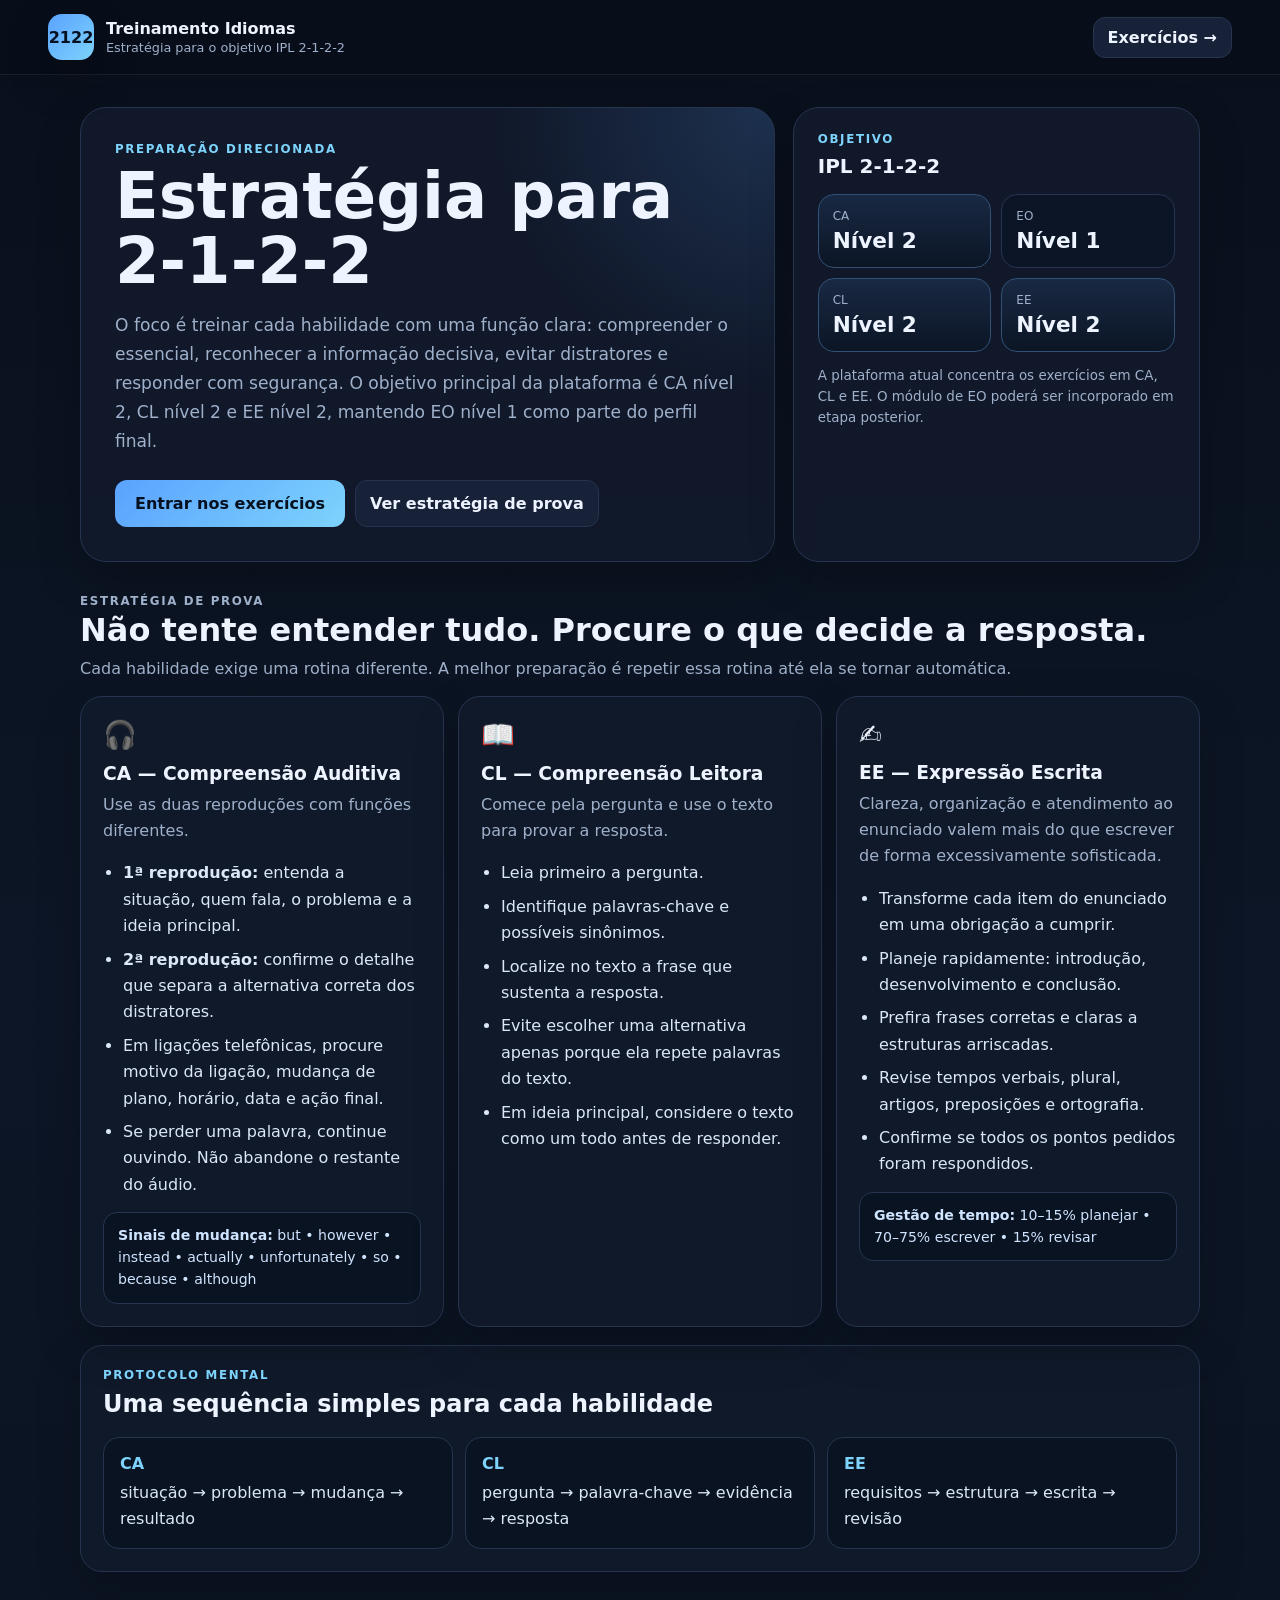
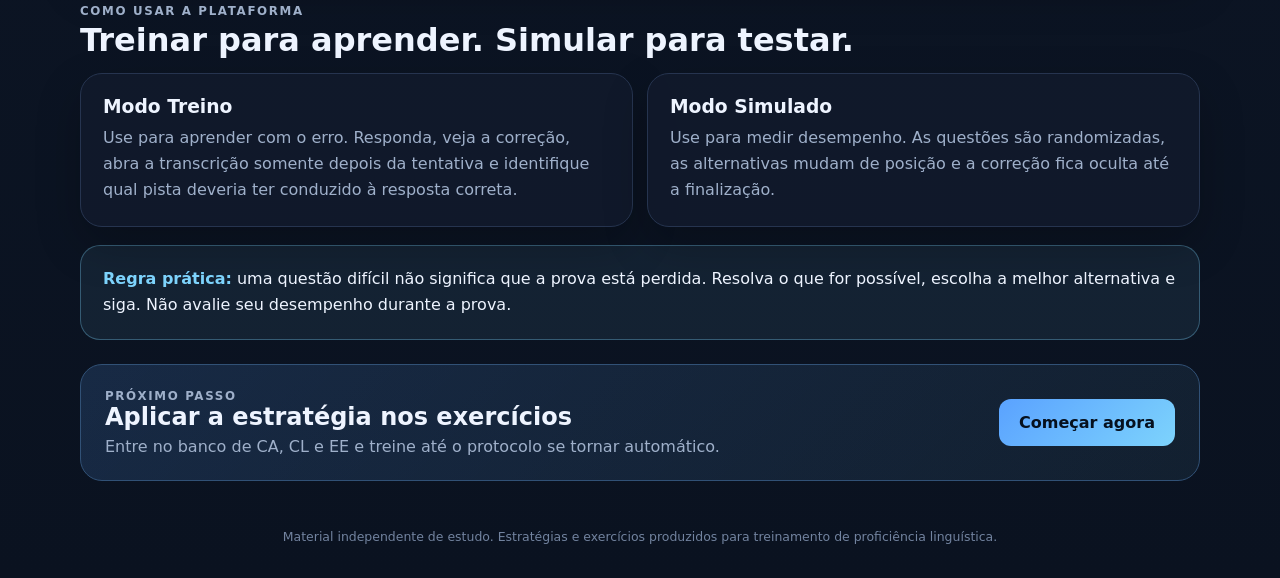
==== index.html @ 67788bc6 "Transforma index em página principal de estratégia 2-1-2-2" ====
<!doctype html>
<html lang="pt-BR">
<head>
  <meta charset="utf-8">
  <meta name="viewport" content="width=device-width, initial-scale=1">
  <meta name="description" content="Estratégia de preparação para o objetivo IPL 2-1-2-2, com acesso ao banco de exercícios de CA, CL e EE.">
  <title>Estratégia 2-1-2-2 | Treinamento Idiomas</title>
  <link rel="stylesheet" href="assets/css/home.css?v=20260915-1">
</head>
<body>
  <header class="topbar">
    <div class="brand">
      <div class="brand-mark">2122</div>
      <div>
        <strong>Treinamento Idiomas</strong>
        <span>Estratégia para o objetivo IPL 2-1-2-2</span>
      </div>
    </div>
    <a class="top-link" href="exercicios.html">Exercícios →</a>
  </header>

  <main class="home-shell">
    <section class="hero">
      <div class="hero-main">
        <p class="eyebrow">Preparação direcionada</p>
        <h1>Estratégia para 2-1-2-2</h1>
        <p class="lead">O foco é treinar cada habilidade com uma função clara: compreender o essencial, reconhecer a informação decisiva, evitar distratores e responder com segurança. O objetivo principal da plataforma é CA nível 2, CL nível 2 e EE nível 2, mantendo EO nível 1 como parte do perfil final.</p>
        <div class="hero-actions">
          <a class="cta" href="exercicios.html">Entrar nos exercícios</a>
          <a class="secondary-link" href="#estrategia">Ver estratégia de prova</a>
        </div>
      </div>

      <aside class="goal-card" aria-label="Objetivo 2-1-2-2">
        <p class="eyebrow">Objetivo</p>
        <h2>IPL 2-1-2-2</h2>
        <div class="goal-grid">
          <div class="goal-item target"><span>CA</span><strong>Nível 2</strong></div>
          <div class="goal-item"><span>EO</span><strong>Nível 1</strong></div>
          <div class="goal-item target"><span>CL</span><strong>Nível 2</strong></div>
          <div class="goal-item target"><span>EE</span><strong>Nível 2</strong></div>
        </div>
        <p class="goal-note">A plataforma atual concentra os exercícios em CA, CL e EE. O módulo de EO poderá ser incorporado em etapa posterior.</p>
      </aside>
    </section>

    <section id="estrategia" class="section-title">
      <p class="eyebrow">Estratégia de prova</p>
      <h2>Não tente entender tudo. Procure o que decide a resposta.</h2>
      <p>Cada habilidade exige uma rotina diferente. A melhor preparação é repetir essa rotina até ela se tornar automática.</p>
    </section>

    <section class="strategy-grid">
      <article class="strategy-card">
        <div class="icon">🎧</div>
        <h3>CA — Compreensão Auditiva</h3>
        <p>Use as duas reproduções com funções diferentes.</p>
        <ul>
          <li><strong>1ª reprodução:</strong> entenda a situação, quem fala, o problema e a ideia principal.</li>
          <li><strong>2ª reprodução:</strong> confirme o detalhe que separa a alternativa correta dos distratores.</li>
          <li>Em ligações telefônicas, procure motivo da ligação, mudança de plano, horário, data e ação final.</li>
          <li>Se perder uma palavra, continue ouvindo. Não abandone o restante do áudio.</li>
        </ul>
        <div class="signal-box"><strong>Sinais de mudança:</strong> but • however • instead • actually • unfortunately • so • because • although</div>
      </article>

      <article class="strategy-card">
        <div class="icon">📖</div>
        <h3>CL — Compreensão Leitora</h3>
        <p>Comece pela pergunta e use o texto para provar a resposta.</p>
        <ul>
          <li>Leia primeiro a pergunta.</li>
          <li>Identifique palavras-chave e possíveis sinônimos.</li>
          <li>Localize no texto a frase que sustenta a resposta.</li>
          <li>Evite escolher uma alternativa apenas porque ela repete palavras do texto.</li>
          <li>Em ideia principal, considere o texto como um todo antes de responder.</li>
        </ul>
      </article>

      <article class="strategy-card">
        <div class="icon">✍️</div>
        <h3>EE — Expressão Escrita</h3>
        <p>Clareza, organização e atendimento ao enunciado valem mais do que escrever de forma excessivamente sofisticada.</p>
        <ul>
          <li>Transforme cada item do enunciado em uma obrigação a cumprir.</li>
          <li>Planeje rapidamente: introdução, desenvolvimento e conclusão.</li>
          <li>Prefira frases corretas e claras a estruturas arriscadas.</li>
          <li>Revise tempos verbais, plural, artigos, preposições e ortografia.</li>
          <li>Confirme se todos os pontos pedidos foram respondidos.</li>
        </ul>
        <div class="signal-box"><strong>Gestão de tempo:</strong> 10–15% planejar • 70–75% escrever • 15% revisar</div>
      </article>
    </section>

    <section class="protocol" aria-labelledby="protocolTitle">
      <p class="eyebrow">Protocolo mental</p>
      <h2 id="protocolTitle">Uma sequência simples para cada habilidade</h2>
      <div class="protocol-grid">
        <div class="protocol-item"><strong>CA</strong><span>situação → problema → mudança → resultado</span></div>
        <div class="protocol-item"><strong>CL</strong><span>pergunta → palavra-chave → evidência → resposta</span></div>
        <div class="protocol-item"><strong>EE</strong><span>requisitos → estrutura → escrita → revisão</span></div>
      </div>
    </section>

    <section class="section-title">
      <p class="eyebrow">Como usar a plataforma</p>
      <h2>Treinar para aprender. Simular para testar.</h2>
    </section>

    <section class="usage-grid">
      <article class="usage-card">
        <h3>Modo Treino</h3>
        <p>Use para aprender com o erro. Responda, veja a correção, abra a transcrição somente depois da tentativa e identifique qual pista deveria ter conduzido à resposta correta.</p>
      </article>
      <article class="usage-card">
        <h3>Modo Simulado</h3>
        <p>Use para medir desempenho. As questões são randomizadas, as alternativas mudam de posição e a correção fica oculta até a finalização.</p>
      </article>
    </section>

    <div class="callout">
      <strong>Regra prática:</strong> uma questão difícil não significa que a prova está perdida. Resolva o que for possível, escolha a melhor alternativa e siga. Não avalie seu desempenho durante a prova.
    </div>

    <section class="bottom-cta">
      <div>
        <p class="eyebrow">Próximo passo</p>
        <h2>Aplicar a estratégia nos exercícios</h2>
        <p>Entre no banco de CA, CL e EE e treine até o protocolo se tornar automático.</p>
      </div>
      <a class="cta" href="exercicios.html">Começar agora</a>
    </section>
  </main>

  <footer>
    Material independente de estudo. Estratégias e exercícios produzidos para treinamento de proficiência linguística.
  </footer>
</body>
</html>
---- assets/css/home.css ----
:root{
  --bg:#0b1220;
  --surface:#111a2b;
  --surface-2:#172238;
  --border:#26344f;
  --text:#eef4ff;
  --muted:#9fb0ca;
  --accent:#5aa2ff;
  --accent-2:#7dd3fc;
  --shadow:0 18px 45px rgba(0,0,0,.22);
}
*{box-sizing:border-box}
html{scroll-behavior:smooth}
body{margin:0;min-height:100vh;font-family:Inter,ui-sans-serif,system-ui,-apple-system,BlinkMacSystemFont,"Segoe UI",sans-serif;background:linear-gradient(180deg,#09101c 0%,#0d1626 45%,#0a1220 100%);color:var(--text)}
a{color:inherit}
.topbar{position:sticky;top:0;z-index:20;display:flex;justify-content:space-between;align-items:center;gap:18px;padding:14px clamp(18px,4vw,48px);background:rgba(8,14,25,.92);backdrop-filter:blur(14px);border-bottom:1px solid rgba(255,255,255,.07)}
.brand{display:flex;align-items:center;gap:12px}.brand strong{display:block;font-size:1rem}.brand span{display:block;color:var(--muted);font-size:.8rem;margin-top:2px}.brand-mark{width:46px;height:46px;border-radius:14px;display:grid;place-items:center;font-weight:800;background:linear-gradient(135deg,var(--accent),var(--accent-2));color:#06101e;box-shadow:var(--shadow)}
.top-link,.cta,.secondary-link{display:inline-flex;align-items:center;justify-content:center;text-decoration:none;font-weight:800;border-radius:12px;transition:.18s ease}.top-link,.secondary-link{padding:10px 14px;background:var(--surface-2);border:1px solid var(--border)}.cta{padding:14px 20px;background:linear-gradient(135deg,var(--accent),var(--accent-2));color:#06101e}.top-link:hover,.cta:hover,.secondary-link:hover{transform:translateY(-1px);filter:brightness(1.06)}
.home-shell{width:min(1120px,calc(100% - 28px));margin:32px auto 48px}.hero{display:grid;grid-template-columns:1.45fr .85fr;gap:18px;align-items:stretch}.hero-main,.goal-card,.strategy-card,.protocol,.usage-card{background:rgba(17,26,43,.92);border:1px solid var(--border);box-shadow:var(--shadow)}.hero-main{padding:34px;border-radius:26px;background:radial-gradient(circle at top right,rgba(90,162,255,.18),transparent 34%),rgba(17,26,43,.92)}.eyebrow{margin:0 0 8px;text-transform:uppercase;letter-spacing:.14em;font-size:.74rem;font-weight:800;color:var(--accent-2)}h1,h2,h3,p{margin-top:0}h1{font-size:clamp(2.2rem,6vw,4rem);line-height:1.02;margin-bottom:16px}.lead{max-width:760px;color:var(--muted);font-size:1.07rem;line-height:1.7}.hero-actions{display:flex;gap:10px;flex-wrap:wrap;margin-top:24px}.goal-card{border-radius:26px;padding:24px}.goal-card h2{font-size:1.25rem;margin-bottom:16px}.goal-grid{display:grid;grid-template-columns:1fr 1fr;gap:10px}.goal-item{padding:14px;border-radius:16px;background:#0b1525;border:1px solid var(--border)}.goal-item span{display:block;color:var(--muted);font-size:.75rem;margin-bottom:5px}.goal-item strong{font-size:1.35rem}.goal-item.target{border-color:#315176;background:linear-gradient(180deg,rgba(90,162,255,.12),rgba(11,21,37,.96))}.goal-note{margin:14px 0 0;color:var(--muted);font-size:.84rem;line-height:1.55}
.section-title{margin:30px 0 14px}.section-title h2{margin-bottom:7px;font-size:clamp(1.45rem,2.8vw,2rem)}.section-title p{margin:0;color:var(--muted);line-height:1.6}.strategy-grid{display:grid;grid-template-columns:repeat(3,1fr);gap:14px}.strategy-card{border-radius:22px;padding:22px}.strategy-card .icon{font-size:1.7rem;margin-bottom:12px}.strategy-card h3{margin-bottom:8px}.strategy-card p{color:var(--muted);line-height:1.65}.strategy-card ul{padding-left:20px;margin:0;color:#dbe7f7;line-height:1.65}.strategy-card li+li{margin-top:7px}.signal-box{margin-top:14px;padding:12px 14px;border-radius:14px;background:#0a1322;border:1px solid var(--border);color:#cfe4ff;font-size:.88rem;line-height:1.55}
.protocol{margin-top:18px;border-radius:22px;padding:22px}.protocol-grid{display:grid;grid-template-columns:repeat(3,1fr);gap:12px}.protocol-item{padding:16px;border-radius:16px;background:#0a1322;border:1px solid var(--border)}.protocol-item strong{display:block;color:var(--accent-2);margin-bottom:7px}.protocol-item span{color:#dbe7f7;line-height:1.6}.usage-grid{display:grid;grid-template-columns:1fr 1fr;gap:14px}.usage-card{padding:22px;border-radius:22px}.usage-card h3{margin-bottom:8px}.usage-card p{margin-bottom:0;color:var(--muted);line-height:1.65}.callout{margin-top:18px;padding:20px 22px;border-radius:20px;border:1px solid rgba(125,211,252,.32);background:rgba(125,211,252,.08);line-height:1.65}.callout strong{color:var(--accent-2)}.bottom-cta{display:flex;justify-content:space-between;gap:20px;align-items:center;margin-top:24px;padding:24px;border-radius:22px;background:linear-gradient(135deg,rgba(90,162,255,.16),rgba(125,211,252,.07));border:1px solid #315176}.bottom-cta h2{margin-bottom:6px}.bottom-cta p{margin:0;color:var(--muted)}footer{width:min(1120px,calc(100% - 28px));margin:0 auto 34px;color:#72839f;font-size:.78rem;text-align:center}
@media (max-width:900px){.hero{grid-template-columns:1fr}.strategy-grid{grid-template-columns:1fr}.protocol-grid{grid-template-columns:1fr}.usage-grid{grid-template-columns:1fr}.bottom-cta{align-items:flex-start;flex-direction:column}}
@media (max-width:560px){.topbar{padding:12px 14px}.brand span{display:none}.top-link{padding:9px 10px}.home-shell{width:min(100% - 18px,1120px);margin-top:18px}.hero-main,.goal-card,.strategy-card,.protocol,.usage-card{padding:18px;border-radius:18px}.goal-grid{grid-template-columns:1fr 1fr}.bottom-cta{padding:18px}.cta{width:100%}.hero-actions .cta,.hero-actions .secondary-link{width:100%}}
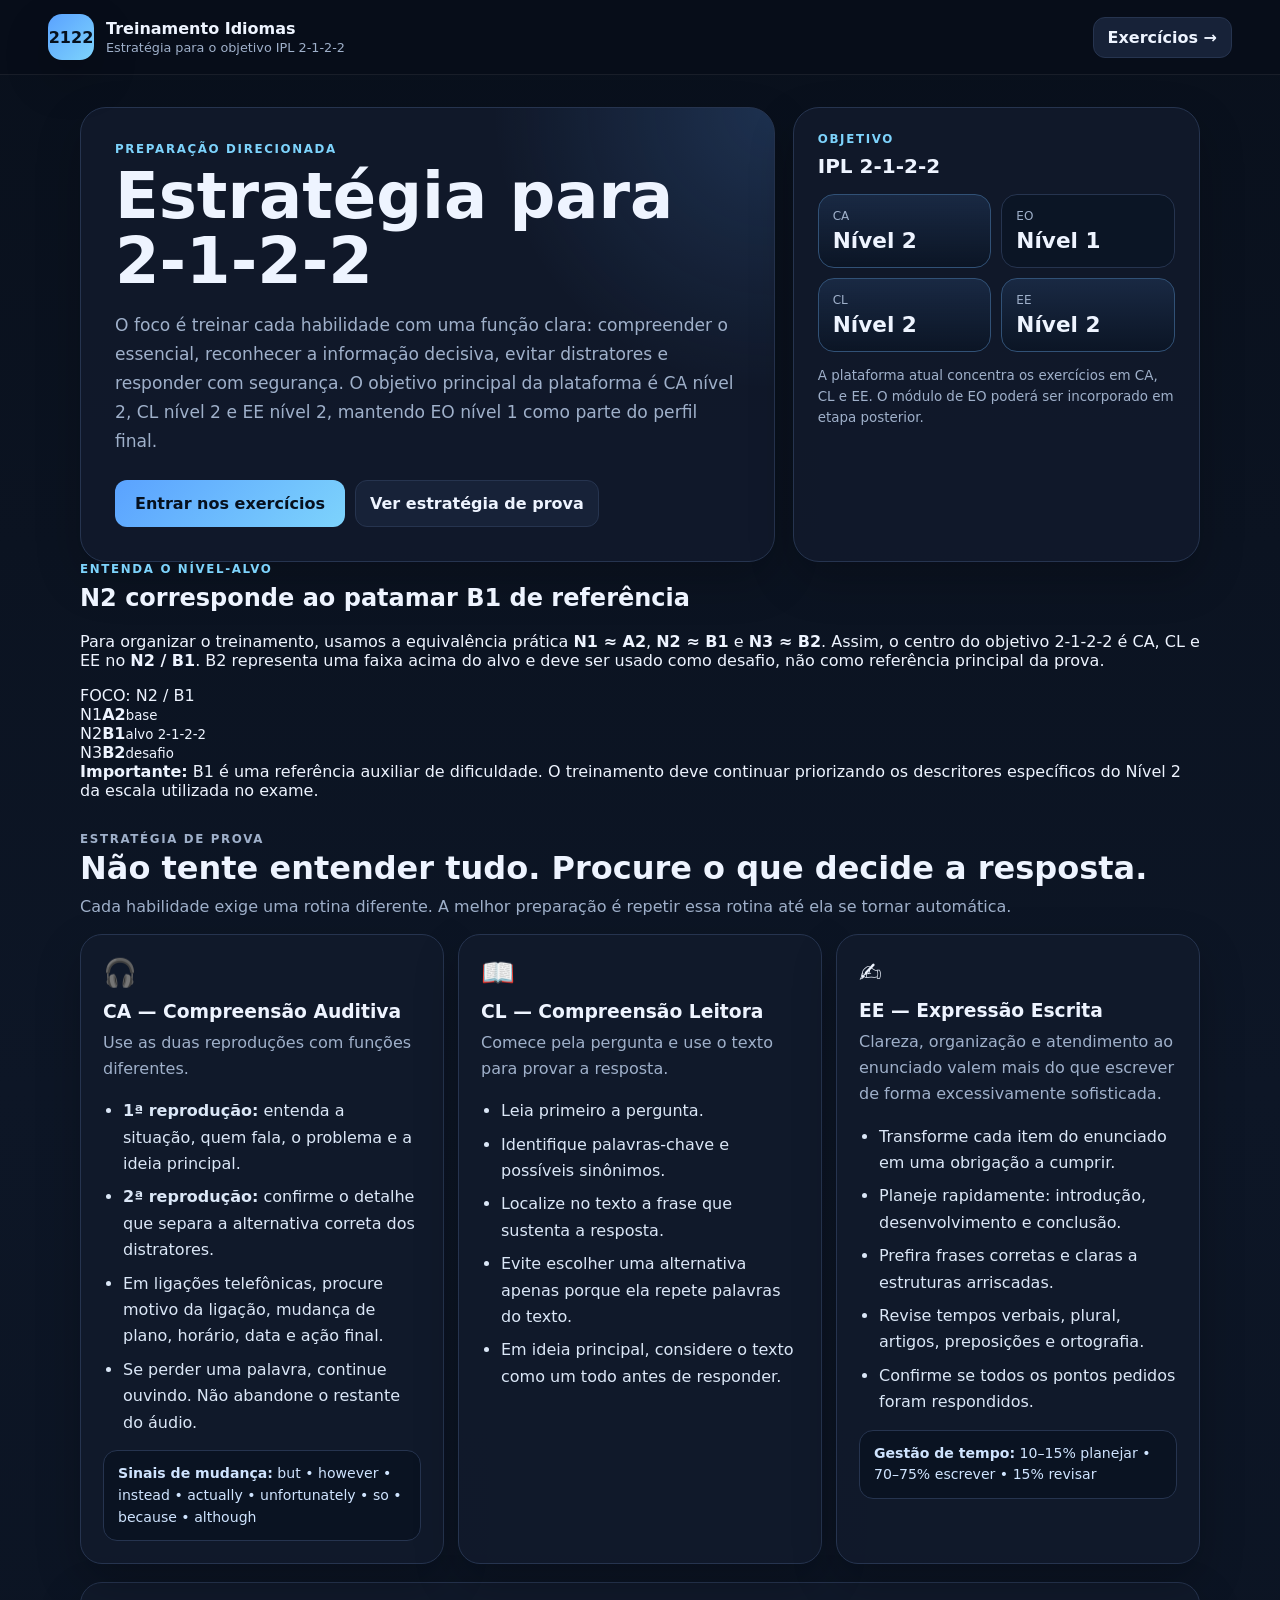
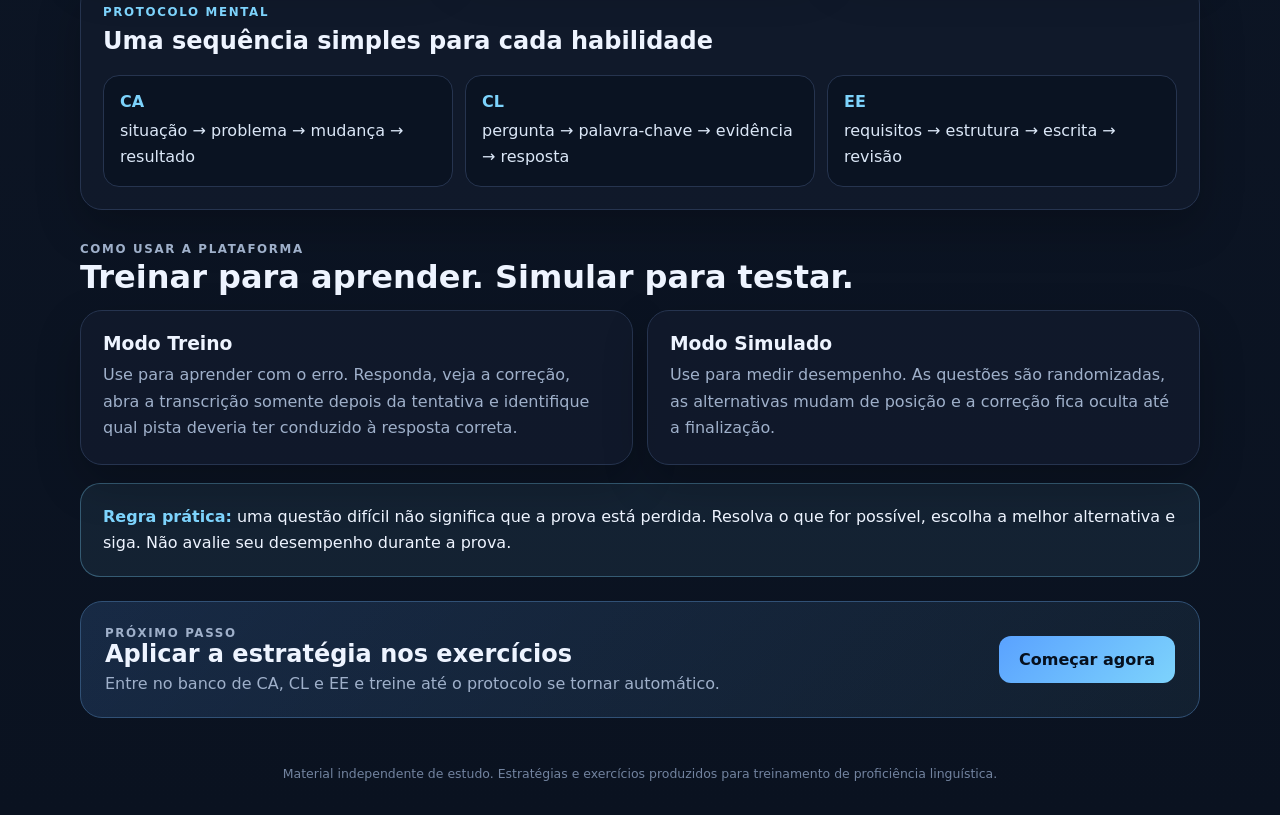
==== commit 4b295930: "Adiciona equivalencia N2 B1 ao painel de orientacoes" ====
--- a/index.html
+++ b/index.html
@@ -5,7 +5,7 @@
   <meta name="viewport" content="width=device-width, initial-scale=1">
   <meta name="description" content="Estratégia de preparação para o objetivo IPL 2-1-2-2, com acesso ao banco de exercícios de CA, CL e EE.">
   <title>Estratégia 2-1-2-2 | Treinamento Idiomas</title>
-  <link rel="stylesheet" href="assets/css/home.css?v=20260915-1">
+  <link rel="stylesheet" href="assets/css/home.css?v=20260915-2">
 </head>
 <body>
   <header class="topbar">
@@ -42,6 +42,23 @@
         </div>
         <p class="goal-note">A plataforma atual concentra os exercícios em CA, CL e EE. O módulo de EO poderá ser incorporado em etapa posterior.</p>
       </aside>
+    </section>
+
+    <section class="level-panel" aria-labelledby="levelTitle">
+      <div class="level-heading">
+        <div>
+          <p class="eyebrow">Entenda o nível-alvo</p>
+          <h2 id="levelTitle">N2 corresponde ao patamar B1 de referência</h2>
+          <p>Para organizar o treinamento, usamos a equivalência prática <strong>N1 ≈ A2</strong>, <strong>N2 ≈ B1</strong> e <strong>N3 ≈ B2</strong>. Assim, o centro do objetivo 2-1-2-2 é CA, CL e EE no <strong>N2 / B1</strong>. B2 representa uma faixa acima do alvo e deve ser usado como desafio, não como referência principal da prova.</p>
+        </div>
+        <span class="level-badge">FOCO: N2 / B1</span>
+      </div>
+      <div class="level-grid" aria-label="Equivalência de níveis usada no treinamento">
+        <div class="level-item"><span>N1</span><strong>A2</strong><small>base</small></div>
+        <div class="level-item active"><span>N2</span><strong>B1</strong><small>alvo 2-1-2-2</small></div>
+        <div class="level-item"><span>N3</span><strong>B2</strong><small>desafio</small></div>
+      </div>
+      <p class="level-note"><strong>Importante:</strong> B1 é uma referência auxiliar de dificuldade. O treinamento deve continuar priorizando os descritores específicos do Nível 2 da escala utilizada no exame.</p>
     </section>
 
     <section id="estrategia" class="section-title">
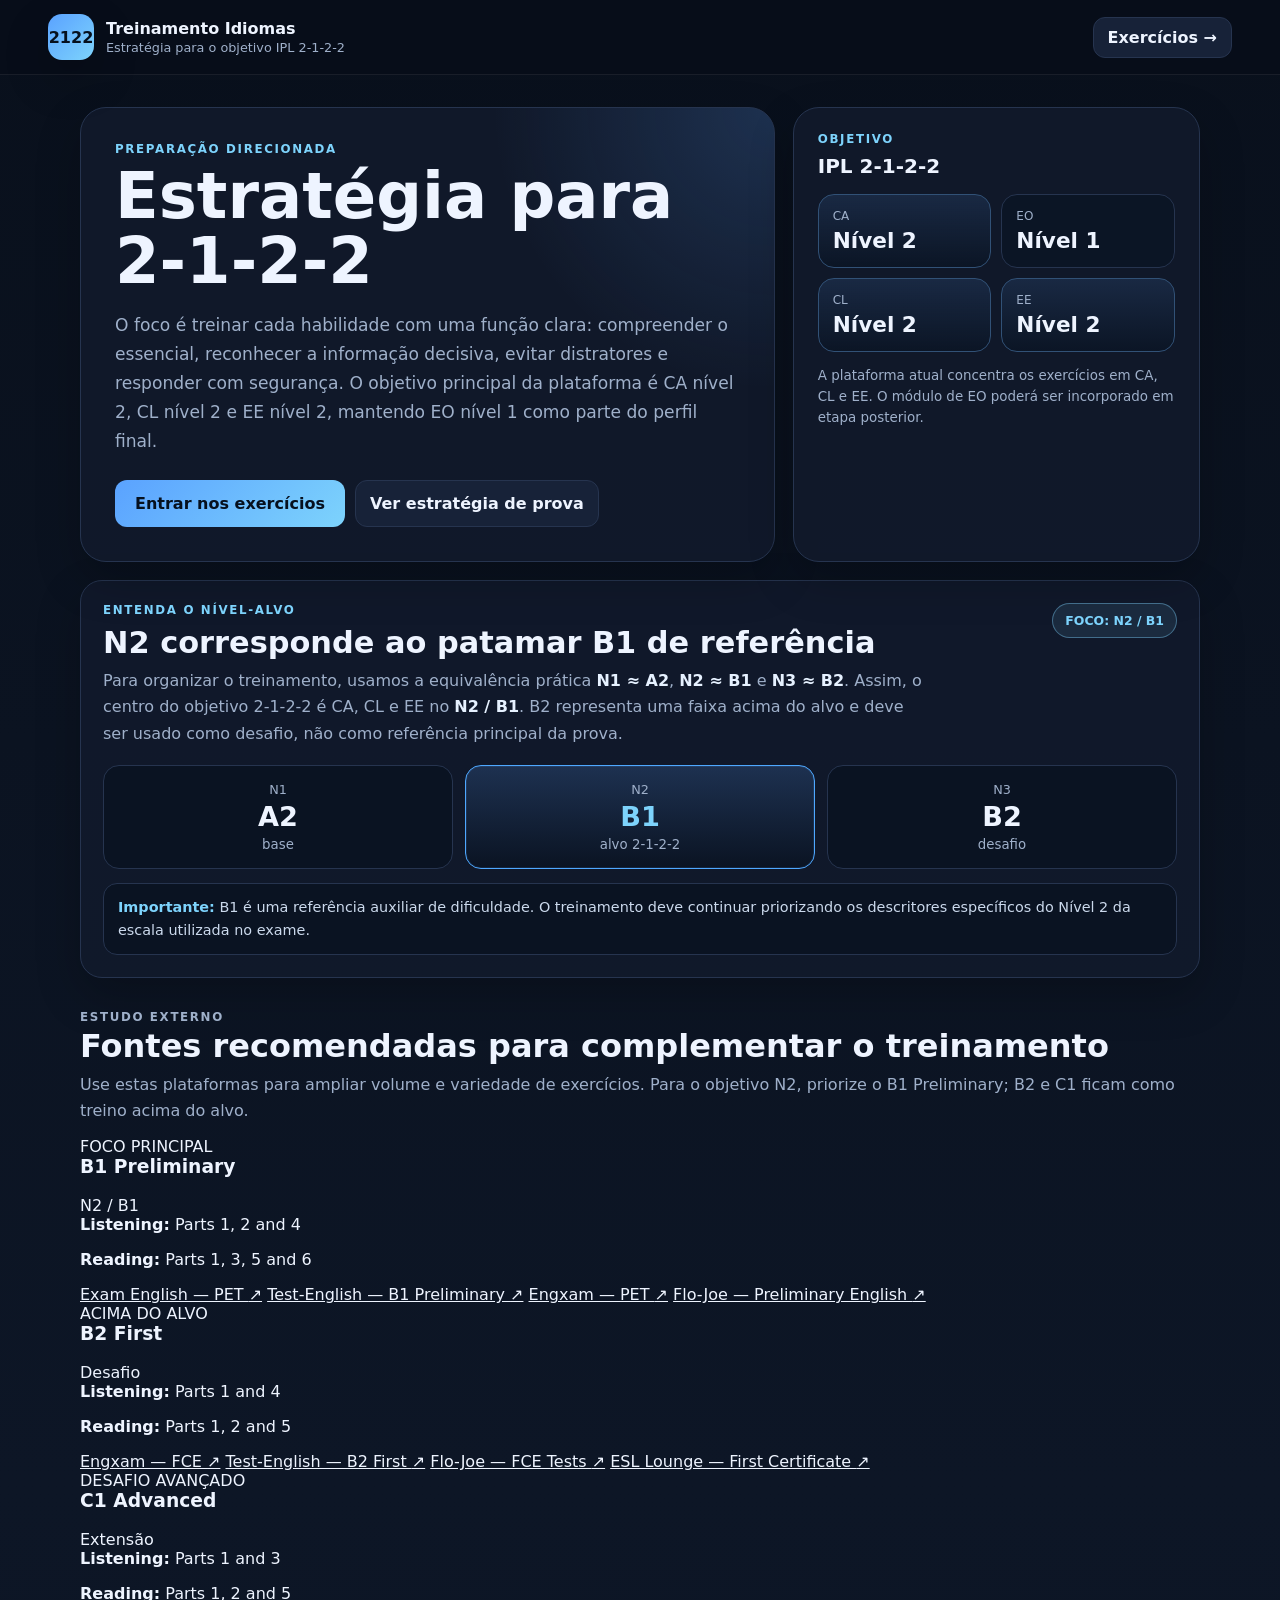
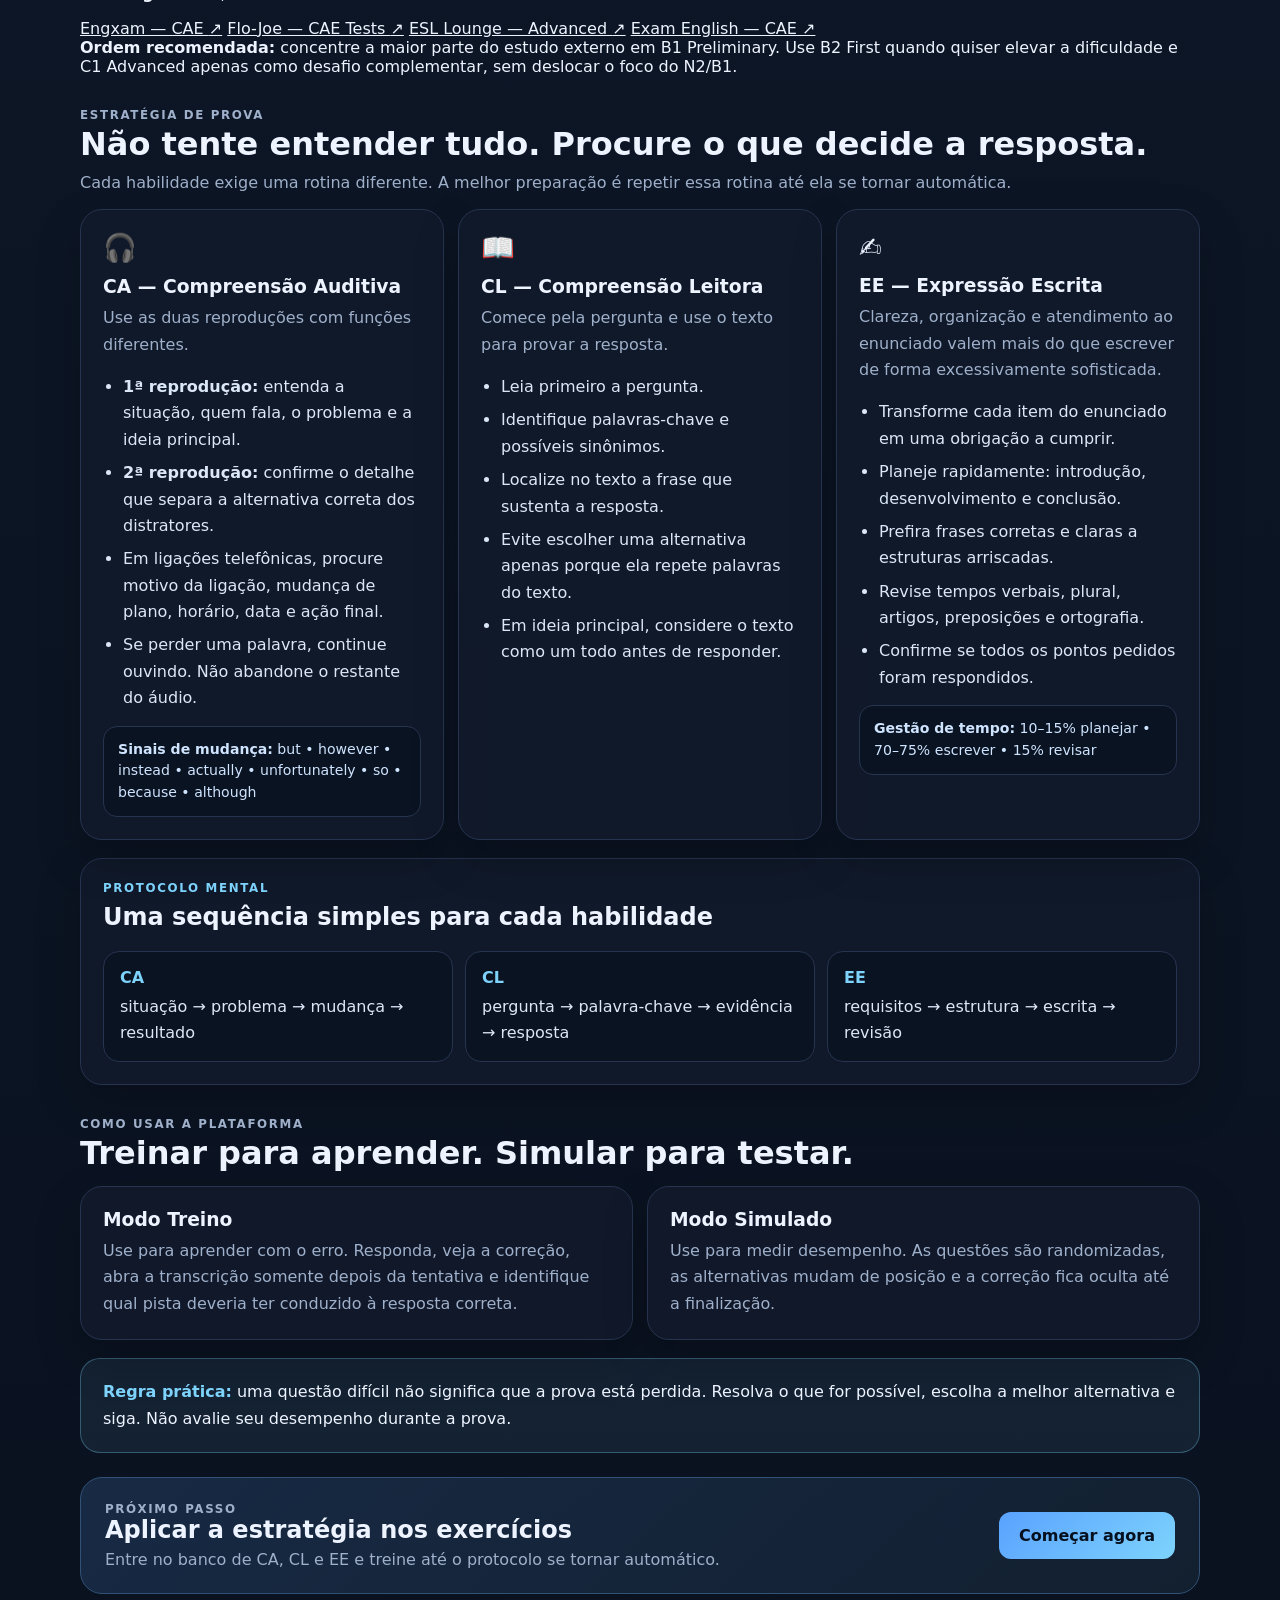
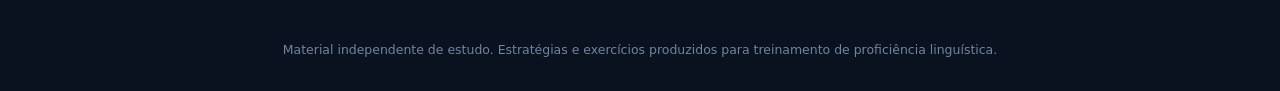
==== commit 333f0003: "Adiciona fontes externas de estudo ao painel de orientações" ====
--- a/index.html
+++ b/index.html
@@ -5,7 +5,7 @@
   <meta name="viewport" content="width=device-width, initial-scale=1">
   <meta name="description" content="Estratégia de preparação para o objetivo IPL 2-1-2-2, com acesso ao banco de exercícios de CA, CL e EE.">
   <title>Estratégia 2-1-2-2 | Treinamento Idiomas</title>
-  <link rel="stylesheet" href="assets/css/home.css?v=20260915-2">
+  <link rel="stylesheet" href="assets/css/home.css?v=20260915-3">
 </head>
 <body>
   <header class="topbar">
@@ -60,6 +60,78 @@
       </div>
       <p class="level-note"><strong>Importante:</strong> B1 é uma referência auxiliar de dificuldade. O treinamento deve continuar priorizando os descritores específicos do Nível 2 da escala utilizada no exame.</p>
     </section>
+
+    <section class="section-title" id="estudo-externo">
+      <p class="eyebrow">Estudo externo</p>
+      <h2>Fontes recomendadas para complementar o treinamento</h2>
+      <p>Use estas plataformas para ampliar volume e variedade de exercícios. Para o objetivo N2, priorize o B1 Preliminary; B2 e C1 ficam como treino acima do alvo.</p>
+    </section>
+
+    <section class="external-study-grid" aria-label="Fontes externas de estudo">
+      <article class="external-card focus">
+        <div class="external-card-heading">
+          <div>
+            <span class="external-level">FOCO PRINCIPAL</span>
+            <h3>B1 Preliminary</h3>
+          </div>
+          <span class="external-badge">N2 / B1</span>
+        </div>
+        <div class="external-parts">
+          <p><strong>Listening:</strong> Parts 1, 2 and 4</p>
+          <p><strong>Reading:</strong> Parts 1, 3, 5 and 6</p>
+        </div>
+        <div class="external-links">
+          <a href="https://www.examenglish.com/PET/index.html" target="_blank" rel="noopener noreferrer">Exam English — PET <span>↗</span></a>
+          <a href="https://test-english.com/exams/b1-preliminary/" target="_blank" rel="noopener noreferrer">Test-English — B1 Preliminary <span>↗</span></a>
+          <a href="https://app.engxam.com/pet/" target="_blank" rel="noopener noreferrer">Engxam — PET <span>↗</span></a>
+          <a href="https://www.flo-joe.co.uk/preliminaryenglish/" target="_blank" rel="noopener noreferrer">Flo-Joe — Preliminary English <span>↗</span></a>
+        </div>
+      </article>
+
+      <article class="external-card">
+        <div class="external-card-heading">
+          <div>
+            <span class="external-level">ACIMA DO ALVO</span>
+            <h3>B2 First</h3>
+          </div>
+          <span class="external-badge muted">Desafio</span>
+        </div>
+        <div class="external-parts">
+          <p><strong>Listening:</strong> Parts 1 and 4</p>
+          <p><strong>Reading:</strong> Parts 1, 2 and 5</p>
+        </div>
+        <div class="external-links">
+          <a href="https://app.engxam.com/fce/" target="_blank" rel="noopener noreferrer">Engxam — FCE <span>↗</span></a>
+          <a href="https://test-english.com/exams/b2-first/" target="_blank" rel="noopener noreferrer">Test-English — B2 First <span>↗</span></a>
+          <a href="https://www.flo-joe.co.uk/fce/students/tests/" target="_blank" rel="noopener noreferrer">Flo-Joe — FCE Tests <span>↗</span></a>
+          <a href="https://www.esl-lounge.com/student/first-certificate.php" target="_blank" rel="noopener noreferrer">ESL Lounge — First Certificate <span>↗</span></a>
+        </div>
+      </article>
+
+      <article class="external-card">
+        <div class="external-card-heading">
+          <div>
+            <span class="external-level">DESAFIO AVANÇADO</span>
+            <h3>C1 Advanced</h3>
+          </div>
+          <span class="external-badge muted">Extensão</span>
+        </div>
+        <div class="external-parts">
+          <p><strong>Listening:</strong> Parts 1 and 3</p>
+          <p><strong>Reading:</strong> Parts 1, 2 and 5</p>
+        </div>
+        <div class="external-links">
+          <a href="https://app.engxam.com/cae/" target="_blank" rel="noopener noreferrer">Engxam — CAE <span>↗</span></a>
+          <a href="https://www.flo-joe.co.uk/cae/students/tests/" target="_blank" rel="noopener noreferrer">Flo-Joe — CAE Tests <span>↗</span></a>
+          <a href="https://www.esl-lounge.com/student/advanced.php" target="_blank" rel="noopener noreferrer">ESL Lounge — Advanced <span>↗</span></a>
+          <a href="https://www.examenglish.com/CAE/index.php" target="_blank" rel="noopener noreferrer">Exam English — CAE <span>↗</span></a>
+        </div>
+      </article>
+    </section>
+
+    <div class="external-note">
+      <strong>Ordem recomendada:</strong> concentre a maior parte do estudo externo em B1 Preliminary. Use B2 First quando quiser elevar a dificuldade e C1 Advanced apenas como desafio complementar, sem deslocar o foco do N2/B1.
+    </div>
 
     <section id="estrategia" class="section-title">
       <p class="eyebrow">Estratégia de prova</p>
--- a/assets/css/home.css
+++ b/assets/css/home.css
@@ -16,8 +16,9 @@
 .topbar{position:sticky;top:0;z-index:20;display:flex;justify-content:space-between;align-items:center;gap:18px;padding:14px clamp(18px,4vw,48px);background:rgba(8,14,25,.92);backdrop-filter:blur(14px);border-bottom:1px solid rgba(255,255,255,.07)}
 .brand{display:flex;align-items:center;gap:12px}.brand strong{display:block;font-size:1rem}.brand span{display:block;color:var(--muted);font-size:.8rem;margin-top:2px}.brand-mark{width:46px;height:46px;border-radius:14px;display:grid;place-items:center;font-weight:800;background:linear-gradient(135deg,var(--accent),var(--accent-2));color:#06101e;box-shadow:var(--shadow)}
 .top-link,.cta,.secondary-link{display:inline-flex;align-items:center;justify-content:center;text-decoration:none;font-weight:800;border-radius:12px;transition:.18s ease}.top-link,.secondary-link{padding:10px 14px;background:var(--surface-2);border:1px solid var(--border)}.cta{padding:14px 20px;background:linear-gradient(135deg,var(--accent),var(--accent-2));color:#06101e}.top-link:hover,.cta:hover,.secondary-link:hover{transform:translateY(-1px);filter:brightness(1.06)}
-.home-shell{width:min(1120px,calc(100% - 28px));margin:32px auto 48px}.hero{display:grid;grid-template-columns:1.45fr .85fr;gap:18px;align-items:stretch}.hero-main,.goal-card,.strategy-card,.protocol,.usage-card{background:rgba(17,26,43,.92);border:1px solid var(--border);box-shadow:var(--shadow)}.hero-main{padding:34px;border-radius:26px;background:radial-gradient(circle at top right,rgba(90,162,255,.18),transparent 34%),rgba(17,26,43,.92)}.eyebrow{margin:0 0 8px;text-transform:uppercase;letter-spacing:.14em;font-size:.74rem;font-weight:800;color:var(--accent-2)}h1,h2,h3,p{margin-top:0}h1{font-size:clamp(2.2rem,6vw,4rem);line-height:1.02;margin-bottom:16px}.lead{max-width:760px;color:var(--muted);font-size:1.07rem;line-height:1.7}.hero-actions{display:flex;gap:10px;flex-wrap:wrap;margin-top:24px}.goal-card{border-radius:26px;padding:24px}.goal-card h2{font-size:1.25rem;margin-bottom:16px}.goal-grid{display:grid;grid-template-columns:1fr 1fr;gap:10px}.goal-item{padding:14px;border-radius:16px;background:#0b1525;border:1px solid var(--border)}.goal-item span{display:block;color:var(--muted);font-size:.75rem;margin-bottom:5px}.goal-item strong{font-size:1.35rem}.goal-item.target{border-color:#315176;background:linear-gradient(180deg,rgba(90,162,255,.12),rgba(11,21,37,.96))}.goal-note{margin:14px 0 0;color:var(--muted);font-size:.84rem;line-height:1.55}
+.home-shell{width:min(1120px,calc(100% - 28px));margin:32px auto 48px}.hero{display:grid;grid-template-columns:1.45fr .85fr;gap:18px;align-items:stretch}.hero-main,.goal-card,.strategy-card,.protocol,.usage-card,.level-panel{background:rgba(17,26,43,.92);border:1px solid var(--border);box-shadow:var(--shadow)}.hero-main{padding:34px;border-radius:26px;background:radial-gradient(circle at top right,rgba(90,162,255,.18),transparent 34%),rgba(17,26,43,.92)}.eyebrow{margin:0 0 8px;text-transform:uppercase;letter-spacing:.14em;font-size:.74rem;font-weight:800;color:var(--accent-2)}h1,h2,h3,p{margin-top:0}h1{font-size:clamp(2.2rem,6vw,4rem);line-height:1.02;margin-bottom:16px}.lead{max-width:760px;color:var(--muted);font-size:1.07rem;line-height:1.7}.hero-actions{display:flex;gap:10px;flex-wrap:wrap;margin-top:24px}.goal-card{border-radius:26px;padding:24px}.goal-card h2{font-size:1.25rem;margin-bottom:16px}.goal-grid{display:grid;grid-template-columns:1fr 1fr;gap:10px}.goal-item{padding:14px;border-radius:16px;background:#0b1525;border:1px solid var(--border)}.goal-item span{display:block;color:var(--muted);font-size:.75rem;margin-bottom:5px}.goal-item strong{font-size:1.35rem}.goal-item.target{border-color:#315176;background:linear-gradient(180deg,rgba(90,162,255,.12),rgba(11,21,37,.96))}.goal-note{margin:14px 0 0;color:var(--muted);font-size:.84rem;line-height:1.55}
+.level-panel{margin-top:18px;border-radius:22px;padding:22px}.level-heading{display:flex;justify-content:space-between;gap:20px;align-items:flex-start}.level-heading h2{margin-bottom:8px;font-size:clamp(1.4rem,2.5vw,1.9rem)}.level-heading p:last-child{margin:0;max-width:820px;color:var(--muted);line-height:1.65}.level-heading p strong{color:#e6f1ff}.level-badge{white-space:nowrap;padding:9px 12px;border-radius:999px;border:1px solid rgba(125,211,252,.4);background:rgba(125,211,252,.1);color:var(--accent-2);font-size:.78rem;font-weight:800}.level-grid{display:grid;grid-template-columns:repeat(3,1fr);gap:12px;margin-top:18px}.level-item{padding:16px;border-radius:16px;background:#0a1322;border:1px solid var(--border);text-align:center}.level-item span{display:block;color:var(--muted);font-size:.8rem;margin-bottom:4px}.level-item strong{display:block;font-size:1.7rem}.level-item small{display:block;margin-top:5px;color:var(--muted)}.level-item.active{border-color:#4ea8ff;background:linear-gradient(180deg,rgba(90,162,255,.18),rgba(10,19,34,.96));box-shadow:0 0 0 1px rgba(90,162,255,.12) inset}.level-item.active strong{color:var(--accent-2)}.level-note{margin:14px 0 0;padding:12px 14px;border-radius:14px;background:#0a1322;border:1px solid var(--border);color:#cbd9ec;line-height:1.6;font-size:.9rem}.level-note strong{color:var(--accent-2)}
 .section-title{margin:30px 0 14px}.section-title h2{margin-bottom:7px;font-size:clamp(1.45rem,2.8vw,2rem)}.section-title p{margin:0;color:var(--muted);line-height:1.6}.strategy-grid{display:grid;grid-template-columns:repeat(3,1fr);gap:14px}.strategy-card{border-radius:22px;padding:22px}.strategy-card .icon{font-size:1.7rem;margin-bottom:12px}.strategy-card h3{margin-bottom:8px}.strategy-card p{color:var(--muted);line-height:1.65}.strategy-card ul{padding-left:20px;margin:0;color:#dbe7f7;line-height:1.65}.strategy-card li+li{margin-top:7px}.signal-box{margin-top:14px;padding:12px 14px;border-radius:14px;background:#0a1322;border:1px solid var(--border);color:#cfe4ff;font-size:.88rem;line-height:1.55}
 .protocol{margin-top:18px;border-radius:22px;padding:22px}.protocol-grid{display:grid;grid-template-columns:repeat(3,1fr);gap:12px}.protocol-item{padding:16px;border-radius:16px;background:#0a1322;border:1px solid var(--border)}.protocol-item strong{display:block;color:var(--accent-2);margin-bottom:7px}.protocol-item span{color:#dbe7f7;line-height:1.6}.usage-grid{display:grid;grid-template-columns:1fr 1fr;gap:14px}.usage-card{padding:22px;border-radius:22px}.usage-card h3{margin-bottom:8px}.usage-card p{margin-bottom:0;color:var(--muted);line-height:1.65}.callout{margin-top:18px;padding:20px 22px;border-radius:20px;border:1px solid rgba(125,211,252,.32);background:rgba(125,211,252,.08);line-height:1.65}.callout strong{color:var(--accent-2)}.bottom-cta{display:flex;justify-content:space-between;gap:20px;align-items:center;margin-top:24px;padding:24px;border-radius:22px;background:linear-gradient(135deg,rgba(90,162,255,.16),rgba(125,211,252,.07));border:1px solid #315176}.bottom-cta h2{margin-bottom:6px}.bottom-cta p{margin:0;color:var(--muted)}footer{width:min(1120px,calc(100% - 28px));margin:0 auto 34px;color:#72839f;font-size:.78rem;text-align:center}
-@media (max-width:900px){.hero{grid-template-columns:1fr}.strategy-grid{grid-template-columns:1fr}.protocol-grid{grid-template-columns:1fr}.usage-grid{grid-template-columns:1fr}.bottom-cta{align-items:flex-start;flex-direction:column}}
-@media (max-width:560px){.topbar{padding:12px 14px}.brand span{display:none}.top-link{padding:9px 10px}.home-shell{width:min(100% - 18px,1120px);margin-top:18px}.hero-main,.goal-card,.strategy-card,.protocol,.usage-card{padding:18px;border-radius:18px}.goal-grid{grid-template-columns:1fr 1fr}.bottom-cta{padding:18px}.cta{width:100%}.hero-actions .cta,.hero-actions .secondary-link{width:100%}}
+@media (max-width:900px){.hero{grid-template-columns:1fr}.strategy-grid{grid-template-columns:1fr}.protocol-grid{grid-template-columns:1fr}.usage-grid{grid-template-columns:1fr}.bottom-cta{align-items:flex-start;flex-direction:column}.level-heading{flex-direction:column}.level-badge{white-space:normal}}
+@media (max-width:560px){.topbar{padding:12px 14px}.brand span{display:none}.top-link{padding:9px 10px}.home-shell{width:min(100% - 18px,1120px);margin-top:18px}.hero-main,.goal-card,.strategy-card,.protocol,.usage-card,.level-panel{padding:18px;border-radius:18px}.goal-grid{grid-template-columns:1fr 1fr}.level-grid{grid-template-columns:1fr}.bottom-cta{padding:18px}.cta{width:100%}.hero-actions .cta,.hero-actions .secondary-link{width:100%}}
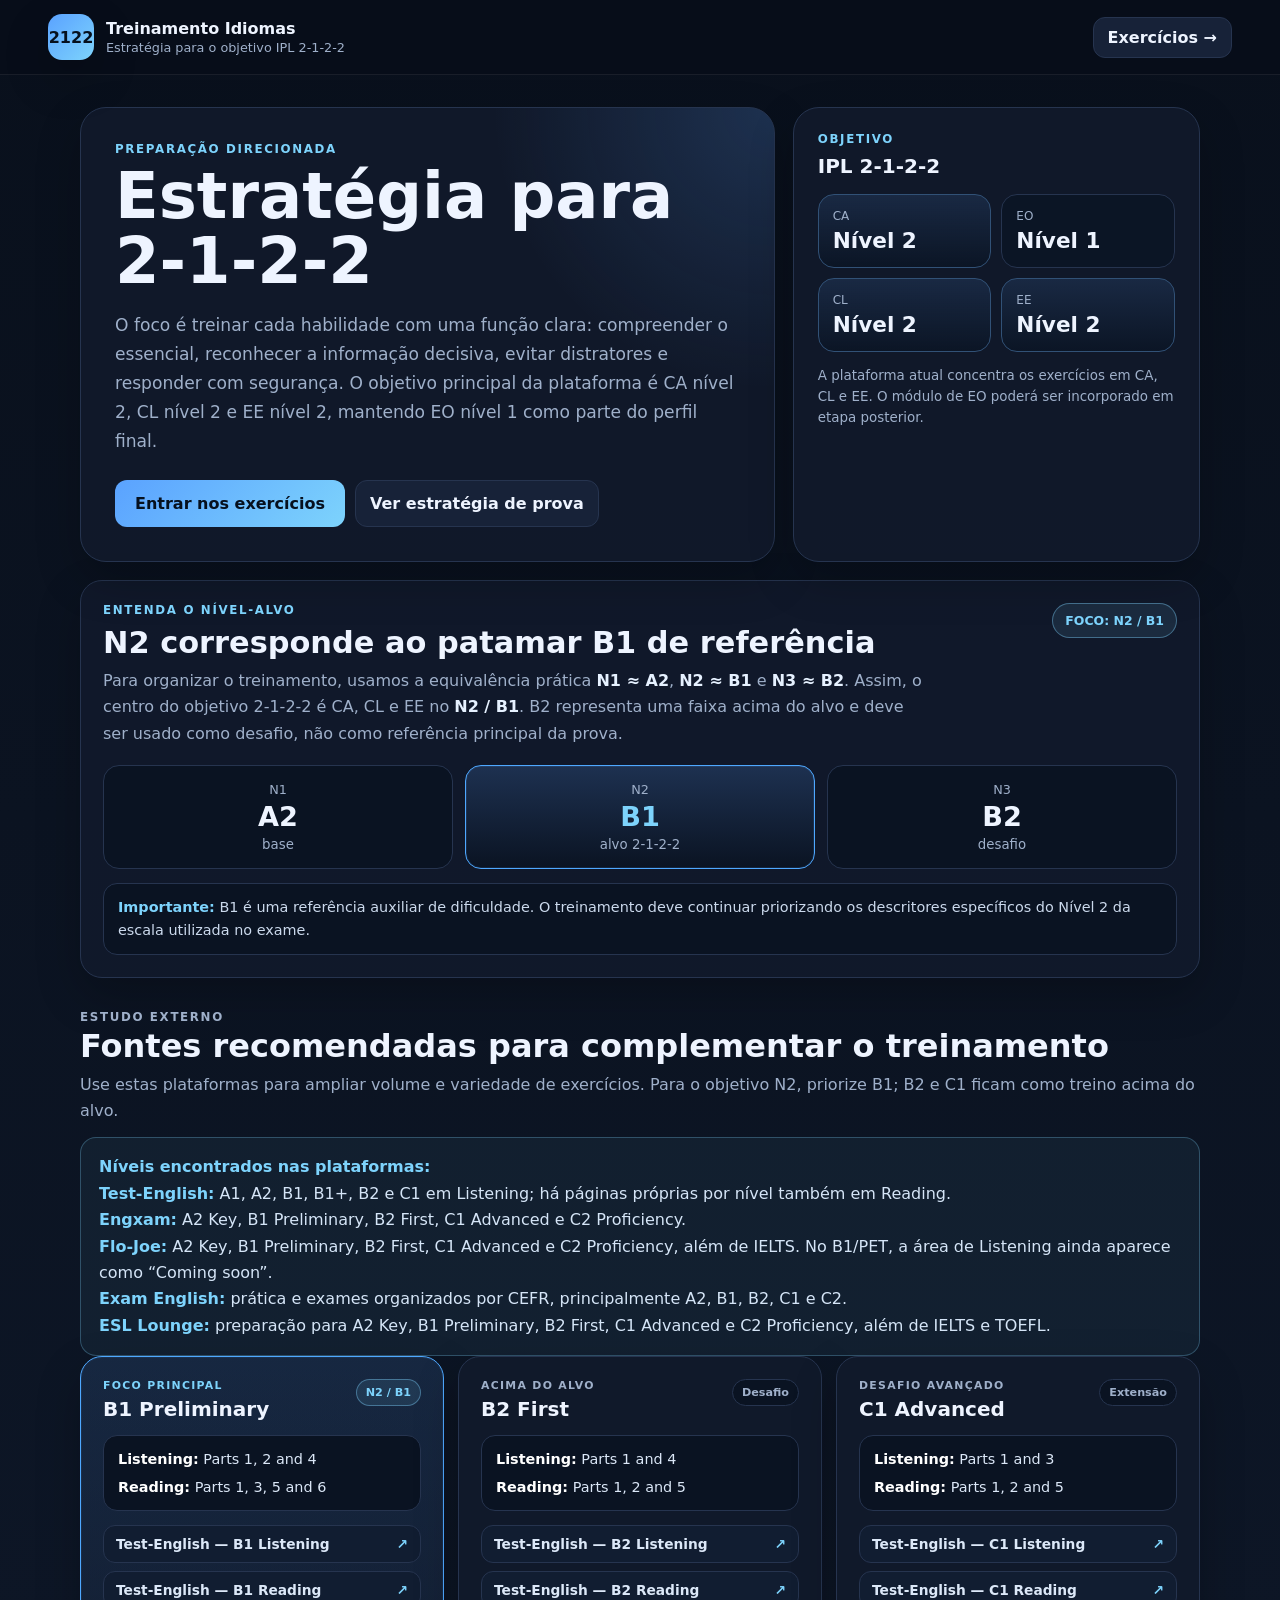
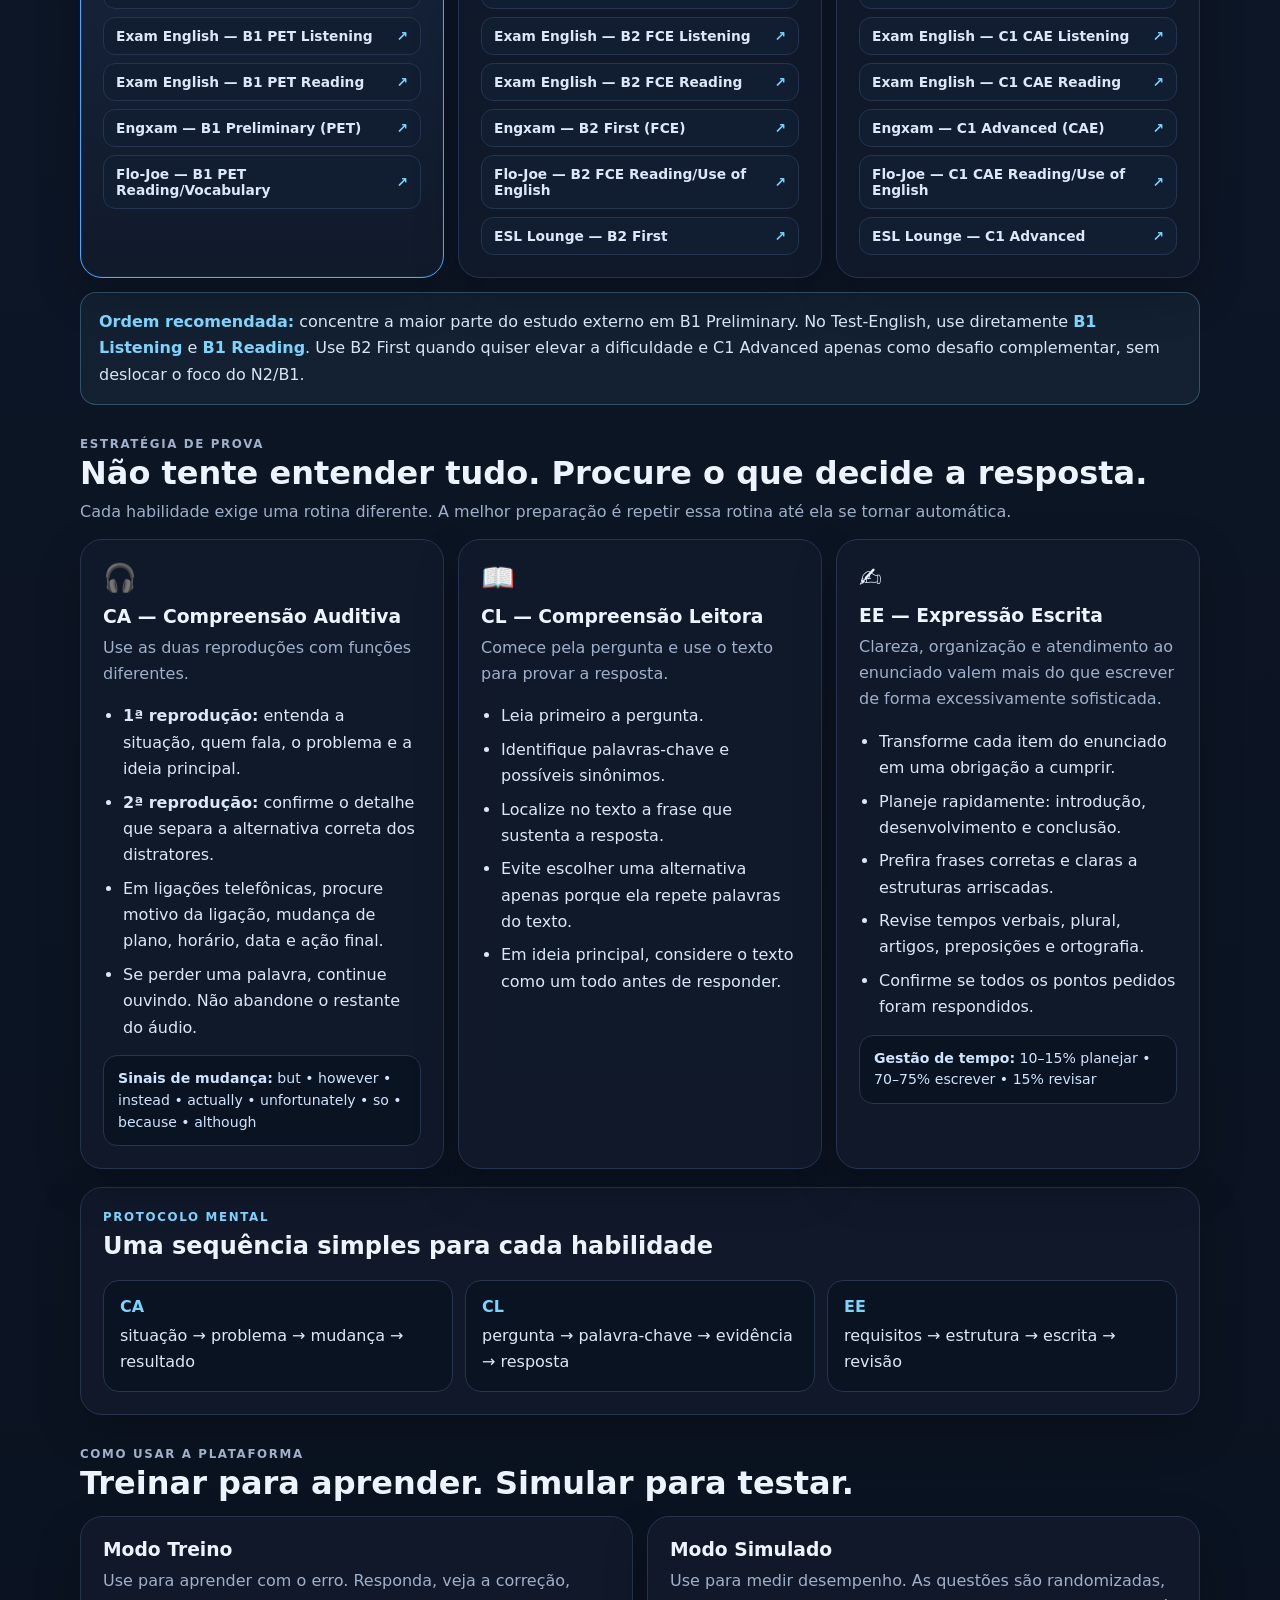
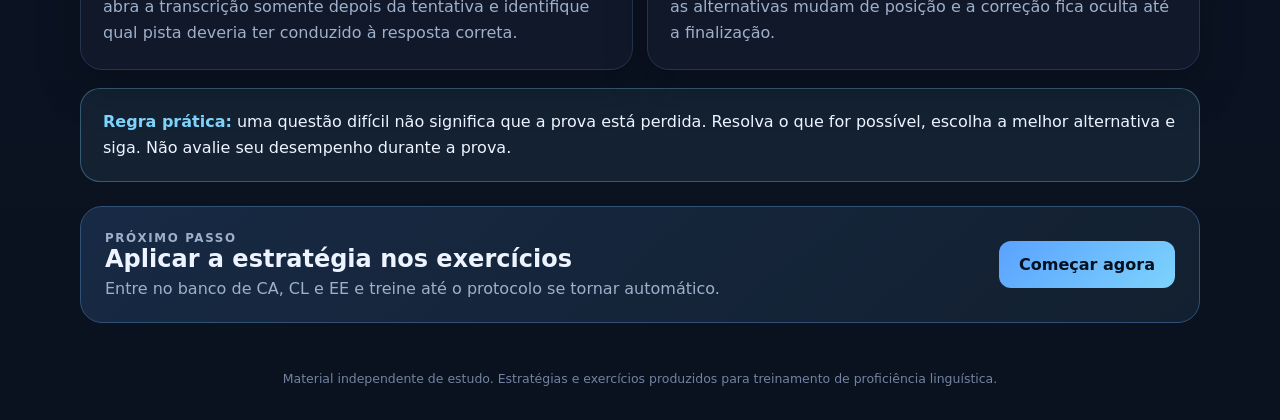
==== commit 63fca6dc: "Corrige links externos e identifica niveis por plataforma" ====
--- a/index.html
+++ b/index.html
@@ -64,8 +64,17 @@
     <section class="section-title" id="estudo-externo">
       <p class="eyebrow">Estudo externo</p>
       <h2>Fontes recomendadas para complementar o treinamento</h2>
-      <p>Use estas plataformas para ampliar volume e variedade de exercícios. Para o objetivo N2, priorize o B1 Preliminary; B2 e C1 ficam como treino acima do alvo.</p>
-    </section>
+      <p>Use estas plataformas para ampliar volume e variedade de exercícios. Para o objetivo N2, priorize B1; B2 e C1 ficam como treino acima do alvo.</p>
+    </section>
+
+    <div class="external-note">
+      <strong>Níveis encontrados nas plataformas:</strong><br>
+      <strong>Test-English:</strong> A1, A2, B1, B1+, B2 e C1 em Listening; há páginas próprias por nível também em Reading.<br>
+      <strong>Engxam:</strong> A2 Key, B1 Preliminary, B2 First, C1 Advanced e C2 Proficiency.<br>
+      <strong>Flo-Joe:</strong> A2 Key, B1 Preliminary, B2 First, C1 Advanced e C2 Proficiency, além de IELTS. No B1/PET, a área de Listening ainda aparece como “Coming soon”.<br>
+      <strong>Exam English:</strong> prática e exames organizados por CEFR, principalmente A2, B1, B2, C1 e C2.<br>
+      <strong>ESL Lounge:</strong> preparação para A2 Key, B1 Preliminary, B2 First, C1 Advanced e C2 Proficiency, além de IELTS e TOEFL.
+    </div>
 
     <section class="external-study-grid" aria-label="Fontes externas de estudo">
       <article class="external-card focus">
@@ -81,10 +90,12 @@
           <p><strong>Reading:</strong> Parts 1, 3, 5 and 6</p>
         </div>
         <div class="external-links">
-          <a href="https://www.examenglish.com/PET/index.html" target="_blank" rel="noopener noreferrer">Exam English — PET <span>↗</span></a>
-          <a href="https://test-english.com/exams/b1-preliminary/" target="_blank" rel="noopener noreferrer">Test-English — B1 Preliminary <span>↗</span></a>
-          <a href="https://app.engxam.com/pet/" target="_blank" rel="noopener noreferrer">Engxam — PET <span>↗</span></a>
-          <a href="https://www.flo-joe.co.uk/preliminaryenglish/" target="_blank" rel="noopener noreferrer">Flo-Joe — Preliminary English <span>↗</span></a>
+          <a href="https://test-english.com/listening/b1/" target="_blank" rel="noopener noreferrer">Test-English — B1 Listening <span>↗</span></a>
+          <a href="https://test-english.com/reading/b1/" target="_blank" rel="noopener noreferrer">Test-English — B1 Reading <span>↗</span></a>
+          <a href="https://www.examenglish.com/PET/PET_listening.html" target="_blank" rel="noopener noreferrer">Exam English — B1 PET Listening <span>↗</span></a>
+          <a href="https://www.examenglish.com/PET/PET_reading.html" target="_blank" rel="noopener noreferrer">Exam English — B1 PET Reading <span>↗</span></a>
+          <a href="https://app.engxam.com/pet/" target="_blank" rel="noopener noreferrer">Engxam — B1 Preliminary (PET) <span>↗</span></a>
+          <a href="https://www.flo-joe.co.uk/preliminaryenglish/" target="_blank" rel="noopener noreferrer">Flo-Joe — B1 PET Reading/Vocabulary <span>↗</span></a>
         </div>
       </article>
 
@@ -101,10 +112,13 @@
           <p><strong>Reading:</strong> Parts 1, 2 and 5</p>
         </div>
         <div class="external-links">
-          <a href="https://app.engxam.com/fce/" target="_blank" rel="noopener noreferrer">Engxam — FCE <span>↗</span></a>
-          <a href="https://test-english.com/exams/b2-first/" target="_blank" rel="noopener noreferrer">Test-English — B2 First <span>↗</span></a>
-          <a href="https://www.flo-joe.co.uk/fce/students/tests/" target="_blank" rel="noopener noreferrer">Flo-Joe — FCE Tests <span>↗</span></a>
-          <a href="https://www.esl-lounge.com/student/first-certificate.php" target="_blank" rel="noopener noreferrer">ESL Lounge — First Certificate <span>↗</span></a>
+          <a href="https://test-english.com/listening/b2/" target="_blank" rel="noopener noreferrer">Test-English — B2 Listening <span>↗</span></a>
+          <a href="https://test-english.com/reading/b2/" target="_blank" rel="noopener noreferrer">Test-English — B2 Reading <span>↗</span></a>
+          <a href="https://www.examenglish.com/FCE/fce_listening.html" target="_blank" rel="noopener noreferrer">Exam English — B2 FCE Listening <span>↗</span></a>
+          <a href="https://www.examenglish.com/FCE/fce_reading.html" target="_blank" rel="noopener noreferrer">Exam English — B2 FCE Reading <span>↗</span></a>
+          <a href="https://app.engxam.com/fce/" target="_blank" rel="noopener noreferrer">Engxam — B2 First (FCE) <span>↗</span></a>
+          <a href="https://www.flo-joe.co.uk/fce/students/tests/" target="_blank" rel="noopener noreferrer">Flo-Joe — B2 FCE Reading/Use of English <span>↗</span></a>
+          <a href="https://www.esl-lounge.com/student/first-certificate.php" target="_blank" rel="noopener noreferrer">ESL Lounge — B2 First <span>↗</span></a>
         </div>
       </article>
 
@@ -121,16 +135,19 @@
           <p><strong>Reading:</strong> Parts 1, 2 and 5</p>
         </div>
         <div class="external-links">
-          <a href="https://app.engxam.com/cae/" target="_blank" rel="noopener noreferrer">Engxam — CAE <span>↗</span></a>
-          <a href="https://www.flo-joe.co.uk/cae/students/tests/" target="_blank" rel="noopener noreferrer">Flo-Joe — CAE Tests <span>↗</span></a>
-          <a href="https://www.esl-lounge.com/student/advanced.php" target="_blank" rel="noopener noreferrer">ESL Lounge — Advanced <span>↗</span></a>
-          <a href="https://www.examenglish.com/CAE/index.php" target="_blank" rel="noopener noreferrer">Exam English — CAE <span>↗</span></a>
+          <a href="https://test-english.com/listening/c1/" target="_blank" rel="noopener noreferrer">Test-English — C1 Listening <span>↗</span></a>
+          <a href="https://test-english.com/reading/c1/" target="_blank" rel="noopener noreferrer">Test-English — C1 Reading <span>↗</span></a>
+          <a href="https://www.examenglish.com/CAE/cae_listening.html" target="_blank" rel="noopener noreferrer">Exam English — C1 CAE Listening <span>↗</span></a>
+          <a href="https://www.examenglish.com/CAE/cae_reading_use_of_english.html" target="_blank" rel="noopener noreferrer">Exam English — C1 CAE Reading <span>↗</span></a>
+          <a href="https://app.engxam.com/cae/" target="_blank" rel="noopener noreferrer">Engxam — C1 Advanced (CAE) <span>↗</span></a>
+          <a href="https://www.flo-joe.co.uk/cae/students/tests/" target="_blank" rel="noopener noreferrer">Flo-Joe — C1 CAE Reading/Use of English <span>↗</span></a>
+          <a href="https://www.esl-lounge.com/student/advanced.php" target="_blank" rel="noopener noreferrer">ESL Lounge — C1 Advanced <span>↗</span></a>
         </div>
       </article>
     </section>
 
     <div class="external-note">
-      <strong>Ordem recomendada:</strong> concentre a maior parte do estudo externo em B1 Preliminary. Use B2 First quando quiser elevar a dificuldade e C1 Advanced apenas como desafio complementar, sem deslocar o foco do N2/B1.
+      <strong>Ordem recomendada:</strong> concentre a maior parte do estudo externo em B1 Preliminary. No Test-English, use diretamente <strong>B1 Listening</strong> e <strong>B1 Reading</strong>. Use B2 First quando quiser elevar a dificuldade e C1 Advanced apenas como desafio complementar, sem deslocar o foco do N2/B1.
     </div>
 
     <section id="estrategia" class="section-title">
--- a/assets/css/home.css
+++ b/assets/css/home.css
@@ -19,6 +19,7 @@
 .home-shell{width:min(1120px,calc(100% - 28px));margin:32px auto 48px}.hero{display:grid;grid-template-columns:1.45fr .85fr;gap:18px;align-items:stretch}.hero-main,.goal-card,.strategy-card,.protocol,.usage-card,.level-panel{background:rgba(17,26,43,.92);border:1px solid var(--border);box-shadow:var(--shadow)}.hero-main{padding:34px;border-radius:26px;background:radial-gradient(circle at top right,rgba(90,162,255,.18),transparent 34%),rgba(17,26,43,.92)}.eyebrow{margin:0 0 8px;text-transform:uppercase;letter-spacing:.14em;font-size:.74rem;font-weight:800;color:var(--accent-2)}h1,h2,h3,p{margin-top:0}h1{font-size:clamp(2.2rem,6vw,4rem);line-height:1.02;margin-bottom:16px}.lead{max-width:760px;color:var(--muted);font-size:1.07rem;line-height:1.7}.hero-actions{display:flex;gap:10px;flex-wrap:wrap;margin-top:24px}.goal-card{border-radius:26px;padding:24px}.goal-card h2{font-size:1.25rem;margin-bottom:16px}.goal-grid{display:grid;grid-template-columns:1fr 1fr;gap:10px}.goal-item{padding:14px;border-radius:16px;background:#0b1525;border:1px solid var(--border)}.goal-item span{display:block;color:var(--muted);font-size:.75rem;margin-bottom:5px}.goal-item strong{font-size:1.35rem}.goal-item.target{border-color:#315176;background:linear-gradient(180deg,rgba(90,162,255,.12),rgba(11,21,37,.96))}.goal-note{margin:14px 0 0;color:var(--muted);font-size:.84rem;line-height:1.55}
 .level-panel{margin-top:18px;border-radius:22px;padding:22px}.level-heading{display:flex;justify-content:space-between;gap:20px;align-items:flex-start}.level-heading h2{margin-bottom:8px;font-size:clamp(1.4rem,2.5vw,1.9rem)}.level-heading p:last-child{margin:0;max-width:820px;color:var(--muted);line-height:1.65}.level-heading p strong{color:#e6f1ff}.level-badge{white-space:nowrap;padding:9px 12px;border-radius:999px;border:1px solid rgba(125,211,252,.4);background:rgba(125,211,252,.1);color:var(--accent-2);font-size:.78rem;font-weight:800}.level-grid{display:grid;grid-template-columns:repeat(3,1fr);gap:12px;margin-top:18px}.level-item{padding:16px;border-radius:16px;background:#0a1322;border:1px solid var(--border);text-align:center}.level-item span{display:block;color:var(--muted);font-size:.8rem;margin-bottom:4px}.level-item strong{display:block;font-size:1.7rem}.level-item small{display:block;margin-top:5px;color:var(--muted)}.level-item.active{border-color:#4ea8ff;background:linear-gradient(180deg,rgba(90,162,255,.18),rgba(10,19,34,.96));box-shadow:0 0 0 1px rgba(90,162,255,.12) inset}.level-item.active strong{color:var(--accent-2)}.level-note{margin:14px 0 0;padding:12px 14px;border-radius:14px;background:#0a1322;border:1px solid var(--border);color:#cbd9ec;line-height:1.6;font-size:.9rem}.level-note strong{color:var(--accent-2)}
 .section-title{margin:30px 0 14px}.section-title h2{margin-bottom:7px;font-size:clamp(1.45rem,2.8vw,2rem)}.section-title p{margin:0;color:var(--muted);line-height:1.6}.strategy-grid{display:grid;grid-template-columns:repeat(3,1fr);gap:14px}.strategy-card{border-radius:22px;padding:22px}.strategy-card .icon{font-size:1.7rem;margin-bottom:12px}.strategy-card h3{margin-bottom:8px}.strategy-card p{color:var(--muted);line-height:1.65}.strategy-card ul{padding-left:20px;margin:0;color:#dbe7f7;line-height:1.65}.strategy-card li+li{margin-top:7px}.signal-box{margin-top:14px;padding:12px 14px;border-radius:14px;background:#0a1322;border:1px solid var(--border);color:#cfe4ff;font-size:.88rem;line-height:1.55}
+.external-study-grid{display:grid;grid-template-columns:repeat(3,1fr);gap:14px}.external-card{background:rgba(17,26,43,.92);border:1px solid var(--border);box-shadow:var(--shadow);border-radius:22px;padding:22px}.external-card.focus{border-color:#4ea8ff;background:linear-gradient(180deg,rgba(90,162,255,.13),rgba(17,26,43,.95));box-shadow:0 18px 45px rgba(0,0,0,.22),0 0 0 1px rgba(90,162,255,.08) inset}.external-card-heading{display:flex;justify-content:space-between;align-items:flex-start;gap:12px;margin-bottom:14px}.external-card-heading h3{margin:5px 0 0;font-size:1.25rem}.external-level{display:block;color:var(--muted);font-size:.68rem;font-weight:800;letter-spacing:.12em}.external-card.focus .external-level{color:var(--accent-2)}.external-badge{white-space:nowrap;padding:6px 9px;border-radius:999px;border:1px solid rgba(125,211,252,.4);background:rgba(125,211,252,.1);color:var(--accent-2);font-size:.7rem;font-weight:800}.external-badge.muted{border-color:var(--border);background:#0a1322;color:var(--muted)}.external-parts{padding:12px 14px;border-radius:14px;background:#0a1322;border:1px solid var(--border);margin-bottom:14px}.external-parts p{margin:0;color:#dbe7f7;line-height:1.55;font-size:.9rem}.external-parts p+p{margin-top:5px}.external-parts strong{color:#fff}.external-links{display:grid;gap:8px}.external-links a{display:flex;justify-content:space-between;align-items:center;gap:12px;text-decoration:none;padding:10px 12px;border-radius:12px;background:#111d31;border:1px solid var(--border);color:#dce8f8;font-size:.86rem;font-weight:700;transition:.18s ease}.external-links a span{color:var(--accent-2)}.external-links a:hover{transform:translateY(-1px);border-color:#4ea8ff;background:#15243b}.external-note{margin-top:14px;padding:16px 18px;border-radius:16px;border:1px solid rgba(125,211,252,.28);background:rgba(125,211,252,.06);color:#d5e5f7;line-height:1.65}.external-note strong{color:var(--accent-2)}
 .protocol{margin-top:18px;border-radius:22px;padding:22px}.protocol-grid{display:grid;grid-template-columns:repeat(3,1fr);gap:12px}.protocol-item{padding:16px;border-radius:16px;background:#0a1322;border:1px solid var(--border)}.protocol-item strong{display:block;color:var(--accent-2);margin-bottom:7px}.protocol-item span{color:#dbe7f7;line-height:1.6}.usage-grid{display:grid;grid-template-columns:1fr 1fr;gap:14px}.usage-card{padding:22px;border-radius:22px}.usage-card h3{margin-bottom:8px}.usage-card p{margin-bottom:0;color:var(--muted);line-height:1.65}.callout{margin-top:18px;padding:20px 22px;border-radius:20px;border:1px solid rgba(125,211,252,.32);background:rgba(125,211,252,.08);line-height:1.65}.callout strong{color:var(--accent-2)}.bottom-cta{display:flex;justify-content:space-between;gap:20px;align-items:center;margin-top:24px;padding:24px;border-radius:22px;background:linear-gradient(135deg,rgba(90,162,255,.16),rgba(125,211,252,.07));border:1px solid #315176}.bottom-cta h2{margin-bottom:6px}.bottom-cta p{margin:0;color:var(--muted)}footer{width:min(1120px,calc(100% - 28px));margin:0 auto 34px;color:#72839f;font-size:.78rem;text-align:center}
-@media (max-width:900px){.hero{grid-template-columns:1fr}.strategy-grid{grid-template-columns:1fr}.protocol-grid{grid-template-columns:1fr}.usage-grid{grid-template-columns:1fr}.bottom-cta{align-items:flex-start;flex-direction:column}.level-heading{flex-direction:column}.level-badge{white-space:normal}}
-@media (max-width:560px){.topbar{padding:12px 14px}.brand span{display:none}.top-link{padding:9px 10px}.home-shell{width:min(100% - 18px,1120px);margin-top:18px}.hero-main,.goal-card,.strategy-card,.protocol,.usage-card,.level-panel{padding:18px;border-radius:18px}.goal-grid{grid-template-columns:1fr 1fr}.level-grid{grid-template-columns:1fr}.bottom-cta{padding:18px}.cta{width:100%}.hero-actions .cta,.hero-actions .secondary-link{width:100%}}+@media (max-width:900px){.hero{grid-template-columns:1fr}.strategy-grid{grid-template-columns:1fr}.external-study-grid{grid-template-columns:1fr}.protocol-grid{grid-template-columns:1fr}.usage-grid{grid-template-columns:1fr}.bottom-cta{align-items:flex-start;flex-direction:column}.level-heading{flex-direction:column}.level-badge{white-space:normal}}
+@media (max-width:560px){.topbar{padding:12px 14px}.brand span{display:none}.top-link{padding:9px 10px}.home-shell{width:min(100% - 18px,1120px);margin-top:18px}.hero-main,.goal-card,.strategy-card,.protocol,.usage-card,.level-panel,.external-card{padding:18px;border-radius:18px}.goal-grid{grid-template-columns:1fr 1fr}.level-grid{grid-template-columns:1fr}.external-card-heading{flex-direction:column}.external-badge{white-space:normal}.bottom-cta{padding:18px}.cta{width:100%}.hero-actions .cta,.hero-actions .secondary-link{width:100%}}
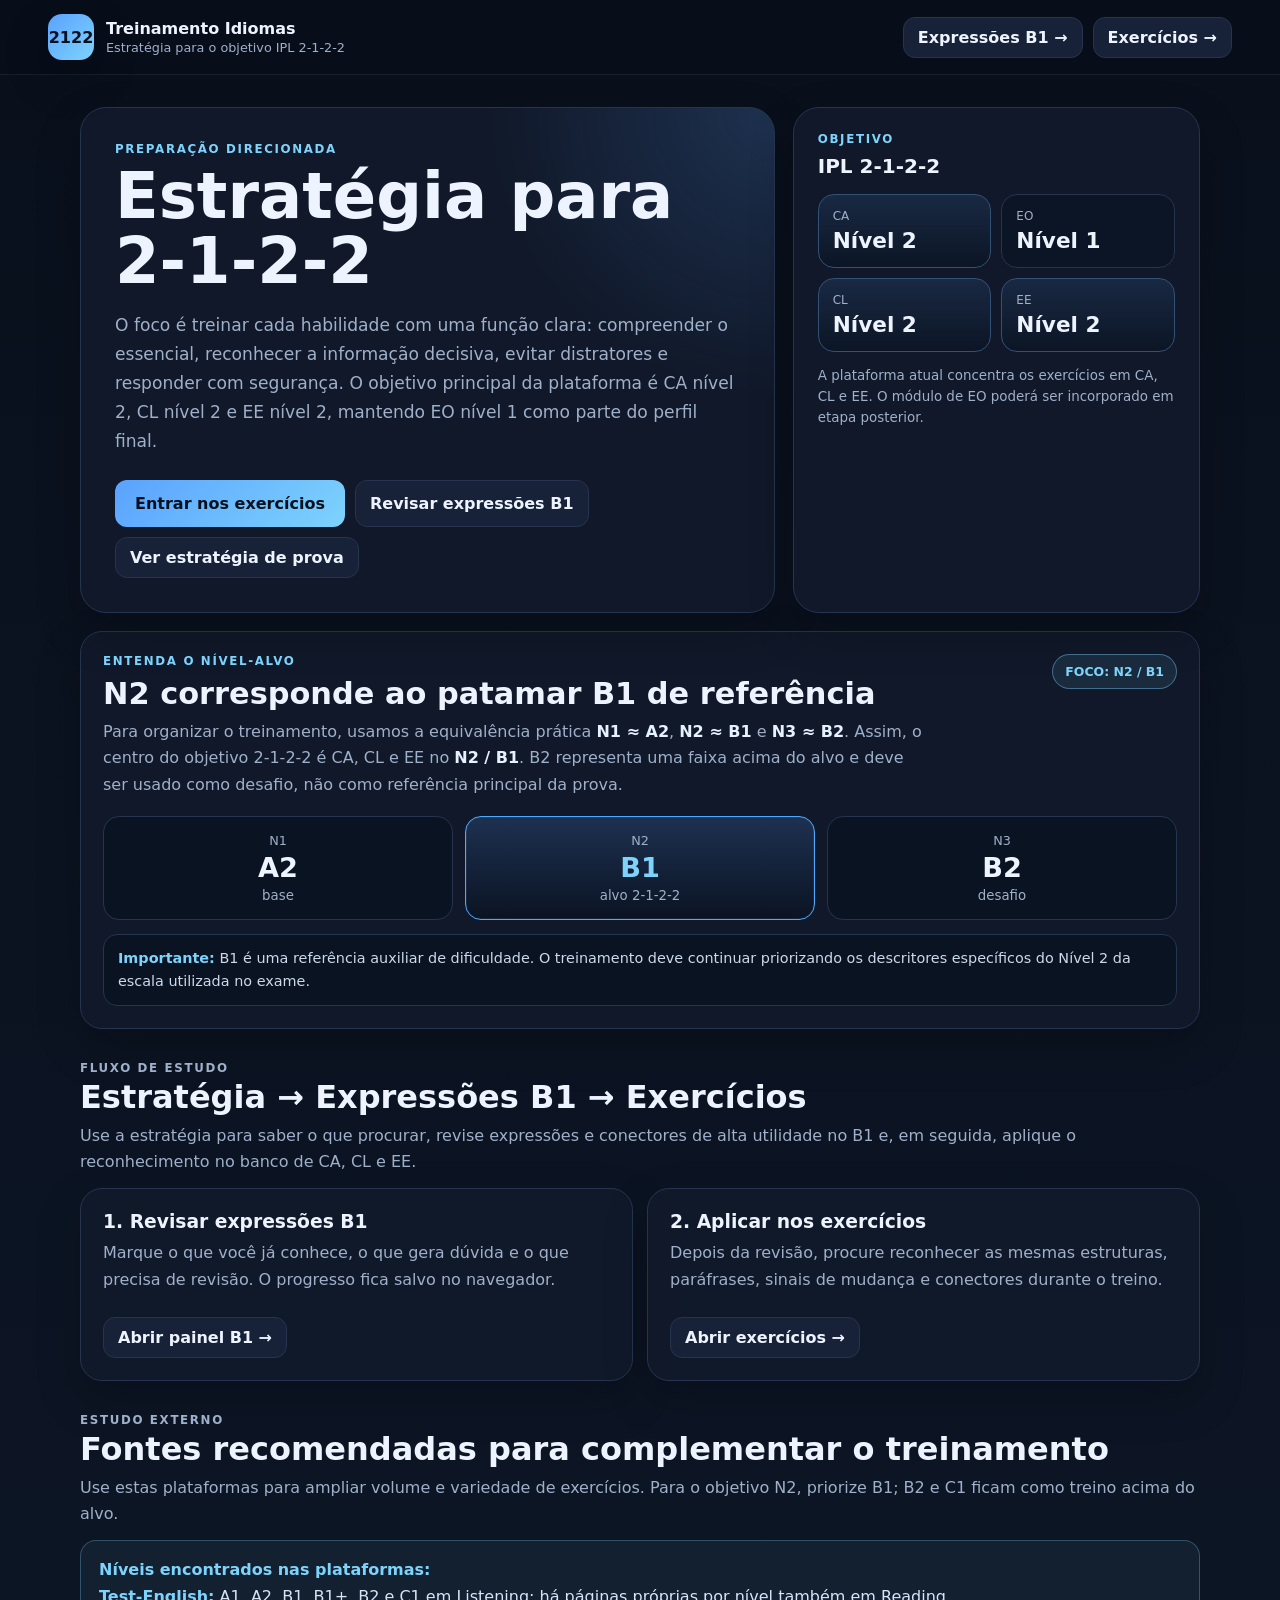
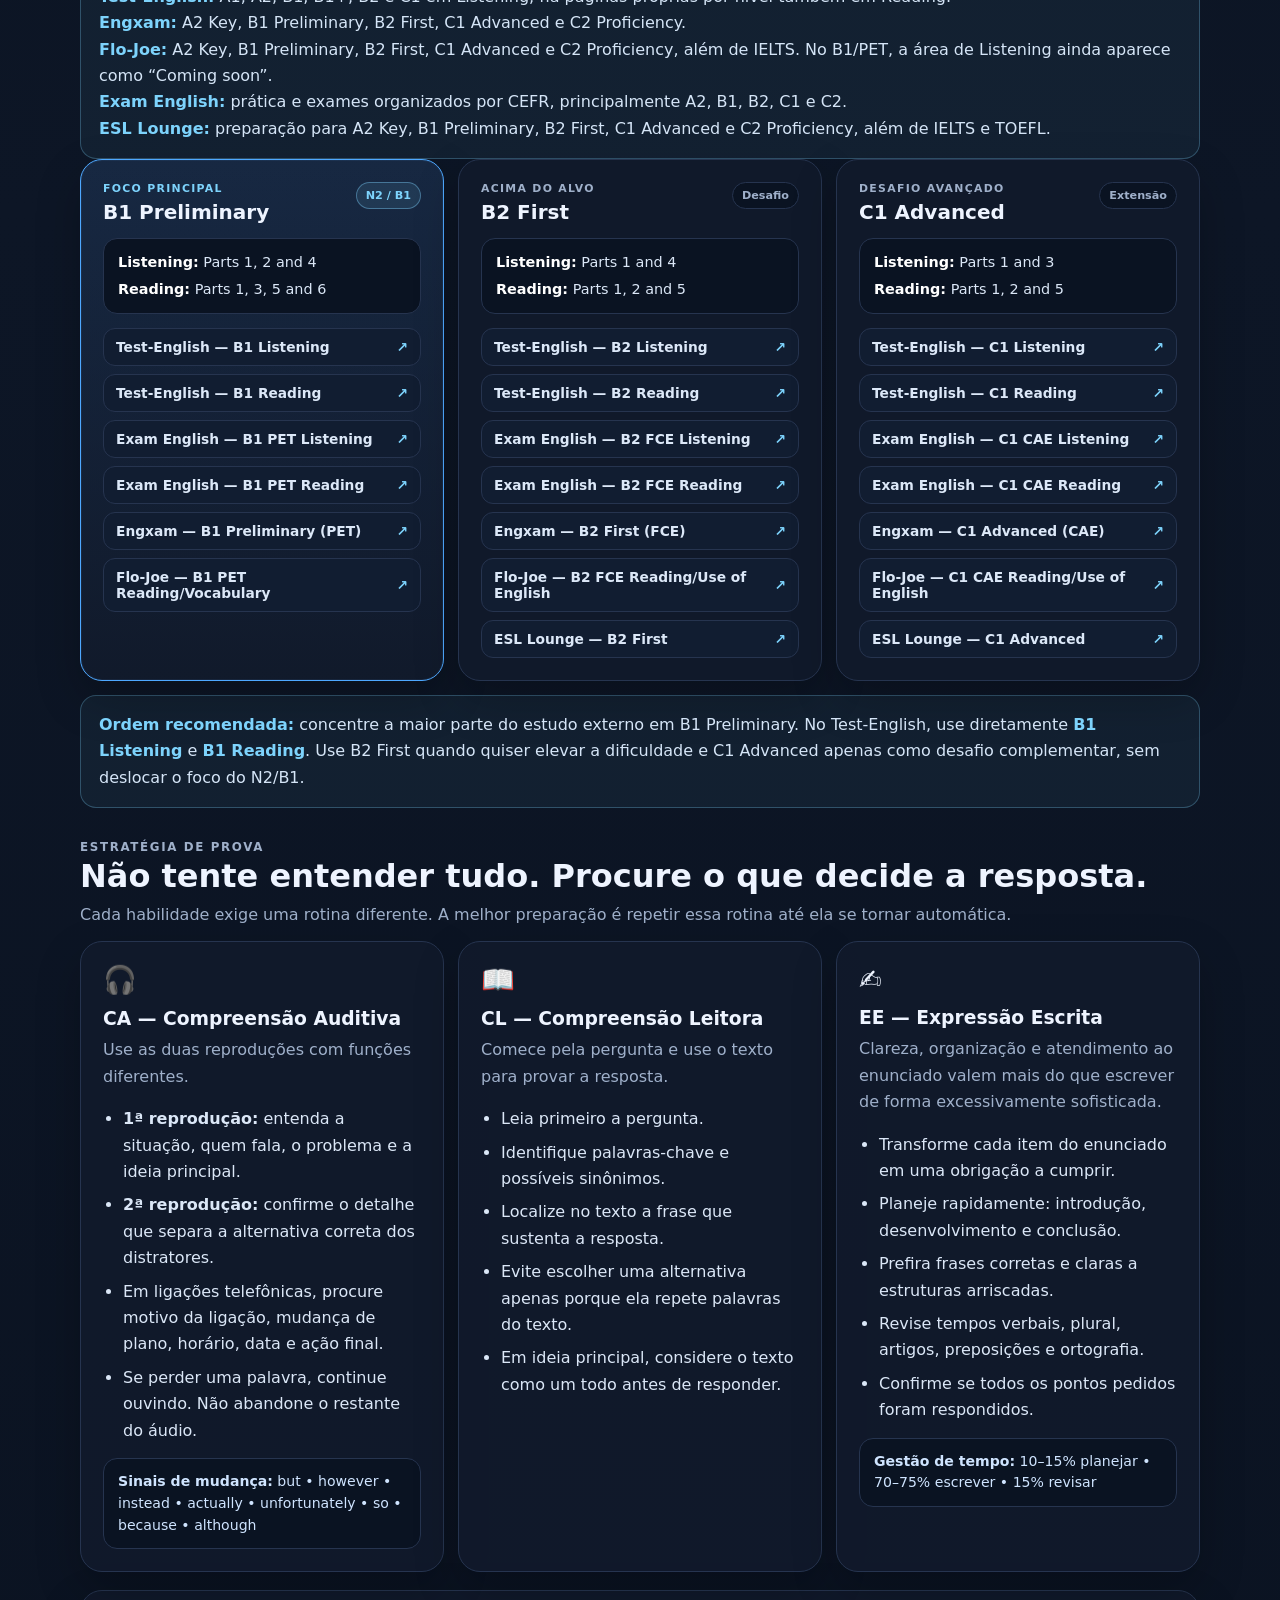
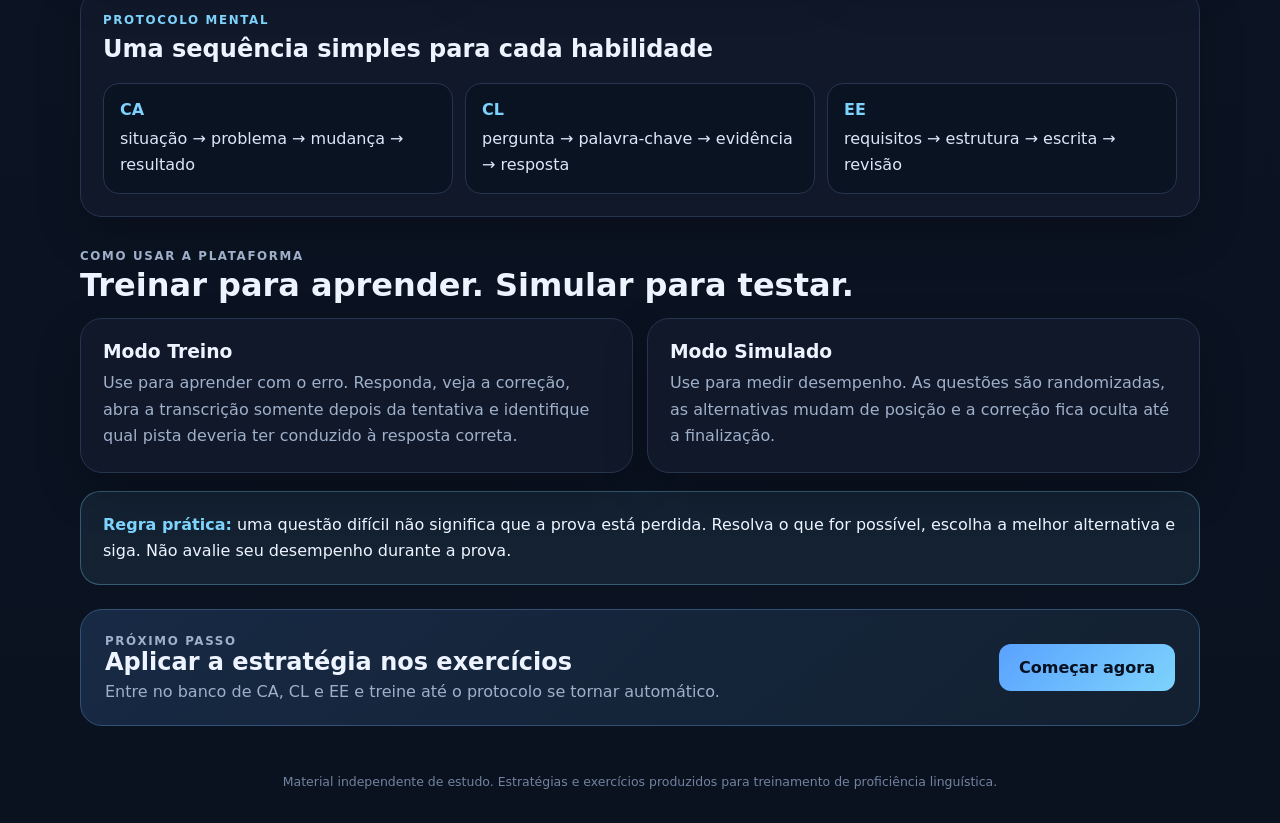
==== commit 2338dce9: "feat: integrar painel de expressões B1 à home" ====
--- a/index.html
+++ b/index.html
@@ -16,7 +16,10 @@
         <span>Estratégia para o objetivo IPL 2-1-2-2</span>
       </div>
     </div>
-    <a class="top-link" href="exercicios.html">Exercícios →</a>
+    <nav aria-label="Navegação principal" style="display:flex;gap:10px;flex-wrap:wrap;justify-content:flex-end">
+      <a class="top-link" href="expressoes-b1.html">Expressões B1 →</a>
+      <a class="top-link" href="exercicios.html">Exercícios →</a>
+    </nav>
   </header>
 
   <main class="home-shell">
@@ -27,6 +30,7 @@
         <p class="lead">O foco é treinar cada habilidade com uma função clara: compreender o essencial, reconhecer a informação decisiva, evitar distratores e responder com segurança. O objetivo principal da plataforma é CA nível 2, CL nível 2 e EE nível 2, mantendo EO nível 1 como parte do perfil final.</p>
         <div class="hero-actions">
           <a class="cta" href="exercicios.html">Entrar nos exercícios</a>
+          <a class="secondary-link" href="expressoes-b1.html">Revisar expressões B1</a>
           <a class="secondary-link" href="#estrategia">Ver estratégia de prova</a>
         </div>
       </div>
@@ -59,6 +63,25 @@
         <div class="level-item"><span>N3</span><strong>B2</strong><small>desafio</small></div>
       </div>
       <p class="level-note"><strong>Importante:</strong> B1 é uma referência auxiliar de dificuldade. O treinamento deve continuar priorizando os descritores específicos do Nível 2 da escala utilizada no exame.</p>
+    </section>
+
+    <section class="section-title" aria-labelledby="studyFlowTitle">
+      <p class="eyebrow">Fluxo de estudo</p>
+      <h2 id="studyFlowTitle">Estratégia → Expressões B1 → Exercícios</h2>
+      <p>Use a estratégia para saber o que procurar, revise expressões e conectores de alta utilidade no B1 e, em seguida, aplique o reconhecimento no banco de CA, CL e EE.</p>
+    </section>
+
+    <section class="usage-grid" aria-label="Fluxo de estudo recomendado">
+      <article class="usage-card">
+        <h3>1. Revisar expressões B1</h3>
+        <p>Marque o que você já conhece, o que gera dúvida e o que precisa de revisão. O progresso fica salvo no navegador.</p>
+        <div class="hero-actions"><a class="secondary-link" href="expressoes-b1.html">Abrir painel B1 →</a></div>
+      </article>
+      <article class="usage-card">
+        <h3>2. Aplicar nos exercícios</h3>
+        <p>Depois da revisão, procure reconhecer as mesmas estruturas, paráfrases, sinais de mudança e conectores durante o treino.</p>
+        <div class="hero-actions"><a class="secondary-link" href="exercicios.html">Abrir exercícios →</a></div>
+      </article>
     </section>
 
     <section class="section-title" id="estudo-externo">
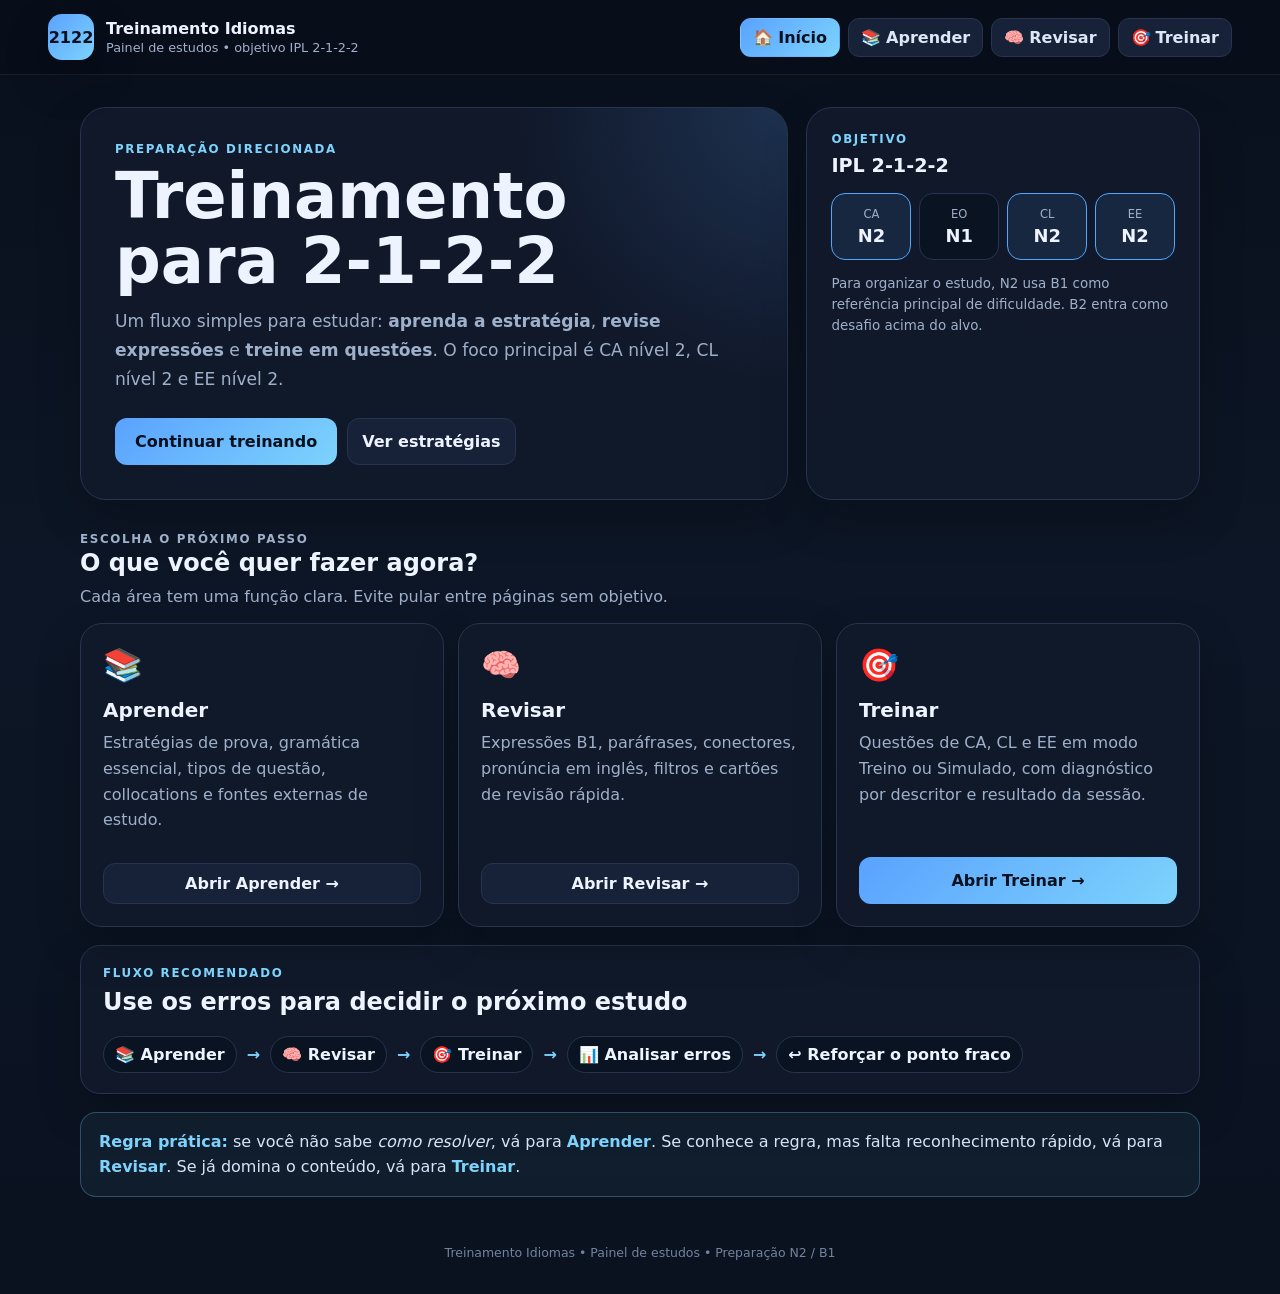
==== commit 19aa5cb4: "refactor: simplify home into study dashboard" ====
--- a/index.html
+++ b/index.html
@@ -3,266 +3,99 @@
 <head>
   <meta charset="utf-8">
   <meta name="viewport" content="width=device-width, initial-scale=1">
-  <meta name="description" content="Estratégia de preparação para o objetivo IPL 2-1-2-2, com acesso ao banco de exercícios de CA, CL e EE.">
-  <title>Estratégia 2-1-2-2 | Treinamento Idiomas</title>
+  <meta name="description" content="Painel principal do Treinamento Idiomas para preparação IPL 2-1-2-2.">
+  <title>Início | Treinamento Idiomas</title>
   <link rel="stylesheet" href="assets/css/home.css?v=20260915-3">
+  <link rel="stylesheet" href="assets/css/navigation.css?v=20260916-1">
+  <link rel="stylesheet" href="assets/css/dashboard.css?v=20260916-1">
 </head>
 <body>
   <header class="topbar">
-    <div class="brand">
+    <a class="brand" href="index.html" aria-label="Ir para o início" style="text-decoration:none">
       <div class="brand-mark">2122</div>
       <div>
         <strong>Treinamento Idiomas</strong>
-        <span>Estratégia para o objetivo IPL 2-1-2-2</span>
+        <span class="page-context">Painel de estudos • objetivo IPL 2-1-2-2</span>
       </div>
-    </div>
-    <nav aria-label="Navegação principal" style="display:flex;gap:10px;flex-wrap:wrap;justify-content:flex-end">
-      <a class="top-link" href="expressoes-b1.html">Expressões B1 →</a>
-      <a class="top-link" href="exercicios.html">Exercícios →</a>
+    </a>
+    <nav class="site-nav" aria-label="Navegação principal">
+      <a href="index.html" aria-current="page"><span class="nav-icon">🏠</span>Início</a>
+      <a href="aprender.html"><span class="nav-icon">📚</span>Aprender</a>
+      <a href="expressoes-b1.html"><span class="nav-icon">🧠</span>Revisar</a>
+      <a href="exercicios.html"><span class="nav-icon">🎯</span>Treinar</a>
     </nav>
   </header>
 
-  <main class="home-shell">
-    <section class="hero">
-      <div class="hero-main">
+  <main class="dashboard-shell">
+    <section class="dashboard-hero">
+      <div class="dashboard-main">
         <p class="eyebrow">Preparação direcionada</p>
-        <h1>Estratégia para 2-1-2-2</h1>
-        <p class="lead">O foco é treinar cada habilidade com uma função clara: compreender o essencial, reconhecer a informação decisiva, evitar distratores e responder com segurança. O objetivo principal da plataforma é CA nível 2, CL nível 2 e EE nível 2, mantendo EO nível 1 como parte do perfil final.</p>
+        <h1>Treinamento para 2-1-2-2</h1>
+        <p class="lead">Um fluxo simples para estudar: <strong>aprenda a estratégia</strong>, <strong>revise expressões</strong> e <strong>treine em questões</strong>. O foco principal é CA nível 2, CL nível 2 e EE nível 2.</p>
         <div class="hero-actions">
-          <a class="cta" href="exercicios.html">Entrar nos exercícios</a>
-          <a class="secondary-link" href="expressoes-b1.html">Revisar expressões B1</a>
-          <a class="secondary-link" href="#estrategia">Ver estratégia de prova</a>
+          <a class="cta" href="exercicios.html">Continuar treinando</a>
+          <a class="secondary-link" href="aprender.html">Ver estratégias</a>
         </div>
       </div>
 
-      <aside class="goal-card" aria-label="Objetivo 2-1-2-2">
+      <aside class="goal-summary" aria-label="Objetivo IPL 2-1-2-2">
         <p class="eyebrow">Objetivo</p>
         <h2>IPL 2-1-2-2</h2>
-        <div class="goal-grid">
-          <div class="goal-item target"><span>CA</span><strong>Nível 2</strong></div>
-          <div class="goal-item"><span>EO</span><strong>Nível 1</strong></div>
-          <div class="goal-item target"><span>CL</span><strong>Nível 2</strong></div>
-          <div class="goal-item target"><span>EE</span><strong>Nível 2</strong></div>
+        <div class="goal-row">
+          <div class="goal-pill target"><span>CA</span><strong>N2</strong></div>
+          <div class="goal-pill"><span>EO</span><strong>N1</strong></div>
+          <div class="goal-pill target"><span>CL</span><strong>N2</strong></div>
+          <div class="goal-pill target"><span>EE</span><strong>N2</strong></div>
         </div>
-        <p class="goal-note">A plataforma atual concentra os exercícios em CA, CL e EE. O módulo de EO poderá ser incorporado em etapa posterior.</p>
+        <p class="goal-note">Para organizar o estudo, N2 usa B1 como referência principal de dificuldade. B2 entra como desafio acima do alvo.</p>
       </aside>
     </section>
 
-    <section class="level-panel" aria-labelledby="levelTitle">
-      <div class="level-heading">
-        <div>
-          <p class="eyebrow">Entenda o nível-alvo</p>
-          <h2 id="levelTitle">N2 corresponde ao patamar B1 de referência</h2>
-          <p>Para organizar o treinamento, usamos a equivalência prática <strong>N1 ≈ A2</strong>, <strong>N2 ≈ B1</strong> e <strong>N3 ≈ B2</strong>. Assim, o centro do objetivo 2-1-2-2 é CA, CL e EE no <strong>N2 / B1</strong>. B2 representa uma faixa acima do alvo e deve ser usado como desafio, não como referência principal da prova.</p>
-        </div>
-        <span class="level-badge">FOCO: N2 / B1</span>
-      </div>
-      <div class="level-grid" aria-label="Equivalência de níveis usada no treinamento">
-        <div class="level-item"><span>N1</span><strong>A2</strong><small>base</small></div>
-        <div class="level-item active"><span>N2</span><strong>B1</strong><small>alvo 2-1-2-2</small></div>
-        <div class="level-item"><span>N3</span><strong>B2</strong><small>desafio</small></div>
-      </div>
-      <p class="level-note"><strong>Importante:</strong> B1 é uma referência auxiliar de dificuldade. O treinamento deve continuar priorizando os descritores específicos do Nível 2 da escala utilizada no exame.</p>
+    <section class="dashboard-title">
+      <p class="eyebrow">Escolha o próximo passo</p>
+      <h2>O que você quer fazer agora?</h2>
+      <p>Cada área tem uma função clara. Evite pular entre páginas sem objetivo.</p>
     </section>
 
-    <section class="section-title" aria-labelledby="studyFlowTitle">
-      <p class="eyebrow">Fluxo de estudo</p>
-      <h2 id="studyFlowTitle">Estratégia → Expressões B1 → Exercícios</h2>
-      <p>Use a estratégia para saber o que procurar, revise expressões e conectores de alta utilidade no B1 e, em seguida, aplique o reconhecimento no banco de CA, CL e EE.</p>
-    </section>
-
-    <section class="usage-grid" aria-label="Fluxo de estudo recomendado">
-      <article class="usage-card">
-        <h3>1. Revisar expressões B1</h3>
-        <p>Marque o que você já conhece, o que gera dúvida e o que precisa de revisão. O progresso fica salvo no navegador.</p>
-        <div class="hero-actions"><a class="secondary-link" href="expressoes-b1.html">Abrir painel B1 →</a></div>
+    <section class="study-grid" aria-label="Áreas de estudo">
+      <article class="study-card">
+        <div class="study-icon">📚</div>
+        <h3>Aprender</h3>
+        <p>Estratégias de prova, gramática essencial, tipos de questão, collocations e fontes externas de estudo.</p>
+        <a class="secondary-link" href="aprender.html">Abrir Aprender →</a>
       </article>
-      <article class="usage-card">
-        <h3>2. Aplicar nos exercícios</h3>
-        <p>Depois da revisão, procure reconhecer as mesmas estruturas, paráfrases, sinais de mudança e conectores durante o treino.</p>
-        <div class="hero-actions"><a class="secondary-link" href="exercicios.html">Abrir exercícios →</a></div>
+      <article class="study-card">
+        <div class="study-icon">🧠</div>
+        <h3>Revisar</h3>
+        <p>Expressões B1, paráfrases, conectores, pronúncia em inglês, filtros e cartões de revisão rápida.</p>
+        <a class="secondary-link" href="expressoes-b1.html">Abrir Revisar →</a>
+      </article>
+      <article class="study-card">
+        <div class="study-icon">🎯</div>
+        <h3>Treinar</h3>
+        <p>Questões de CA, CL e EE em modo Treino ou Simulado, com diagnóstico por descritor e resultado da sessão.</p>
+        <a class="cta" href="exercicios.html">Abrir Treinar →</a>
       </article>
     </section>
 
-    <section class="section-title" id="estudo-externo">
-      <p class="eyebrow">Estudo externo</p>
-      <h2>Fontes recomendadas para complementar o treinamento</h2>
-      <p>Use estas plataformas para ampliar volume e variedade de exercícios. Para o objetivo N2, priorize B1; B2 e C1 ficam como treino acima do alvo.</p>
-    </section>
-
-    <div class="external-note">
-      <strong>Níveis encontrados nas plataformas:</strong><br>
-      <strong>Test-English:</strong> A1, A2, B1, B1+, B2 e C1 em Listening; há páginas próprias por nível também em Reading.<br>
-      <strong>Engxam:</strong> A2 Key, B1 Preliminary, B2 First, C1 Advanced e C2 Proficiency.<br>
-      <strong>Flo-Joe:</strong> A2 Key, B1 Preliminary, B2 First, C1 Advanced e C2 Proficiency, além de IELTS. No B1/PET, a área de Listening ainda aparece como “Coming soon”.<br>
-      <strong>Exam English:</strong> prática e exames organizados por CEFR, principalmente A2, B1, B2, C1 e C2.<br>
-      <strong>ESL Lounge:</strong> preparação para A2 Key, B1 Preliminary, B2 First, C1 Advanced e C2 Proficiency, além de IELTS e TOEFL.
-    </div>
-
-    <section class="external-study-grid" aria-label="Fontes externas de estudo">
-      <article class="external-card focus">
-        <div class="external-card-heading">
-          <div>
-            <span class="external-level">FOCO PRINCIPAL</span>
-            <h3>B1 Preliminary</h3>
-          </div>
-          <span class="external-badge">N2 / B1</span>
-        </div>
-        <div class="external-parts">
-          <p><strong>Listening:</strong> Parts 1, 2 and 4</p>
-          <p><strong>Reading:</strong> Parts 1, 3, 5 and 6</p>
-        </div>
-        <div class="external-links">
-          <a href="https://test-english.com/listening/b1/" target="_blank" rel="noopener noreferrer">Test-English — B1 Listening <span>↗</span></a>
-          <a href="https://test-english.com/reading/b1/" target="_blank" rel="noopener noreferrer">Test-English — B1 Reading <span>↗</span></a>
-          <a href="https://www.examenglish.com/PET/PET_listening.html" target="_blank" rel="noopener noreferrer">Exam English — B1 PET Listening <span>↗</span></a>
-          <a href="https://www.examenglish.com/PET/PET_reading.html" target="_blank" rel="noopener noreferrer">Exam English — B1 PET Reading <span>↗</span></a>
-          <a href="https://app.engxam.com/pet/" target="_blank" rel="noopener noreferrer">Engxam — B1 Preliminary (PET) <span>↗</span></a>
-          <a href="https://www.flo-joe.co.uk/preliminaryenglish/" target="_blank" rel="noopener noreferrer">Flo-Joe — B1 PET Reading/Vocabulary <span>↗</span></a>
-        </div>
-      </article>
-
-      <article class="external-card">
-        <div class="external-card-heading">
-          <div>
-            <span class="external-level">ACIMA DO ALVO</span>
-            <h3>B2 First</h3>
-          </div>
-          <span class="external-badge muted">Desafio</span>
-        </div>
-        <div class="external-parts">
-          <p><strong>Listening:</strong> Parts 1 and 4</p>
-          <p><strong>Reading:</strong> Parts 1, 2 and 5</p>
-        </div>
-        <div class="external-links">
-          <a href="https://test-english.com/listening/b2/" target="_blank" rel="noopener noreferrer">Test-English — B2 Listening <span>↗</span></a>
-          <a href="https://test-english.com/reading/b2/" target="_blank" rel="noopener noreferrer">Test-English — B2 Reading <span>↗</span></a>
-          <a href="https://www.examenglish.com/FCE/fce_listening.html" target="_blank" rel="noopener noreferrer">Exam English — B2 FCE Listening <span>↗</span></a>
-          <a href="https://www.examenglish.com/FCE/fce_reading.html" target="_blank" rel="noopener noreferrer">Exam English — B2 FCE Reading <span>↗</span></a>
-          <a href="https://app.engxam.com/fce/" target="_blank" rel="noopener noreferrer">Engxam — B2 First (FCE) <span>↗</span></a>
-          <a href="https://www.flo-joe.co.uk/fce/students/tests/" target="_blank" rel="noopener noreferrer">Flo-Joe — B2 FCE Reading/Use of English <span>↗</span></a>
-          <a href="https://www.esl-lounge.com/student/first-certificate.php" target="_blank" rel="noopener noreferrer">ESL Lounge — B2 First <span>↗</span></a>
-        </div>
-      </article>
-
-      <article class="external-card">
-        <div class="external-card-heading">
-          <div>
-            <span class="external-level">DESAFIO AVANÇADO</span>
-            <h3>C1 Advanced</h3>
-          </div>
-          <span class="external-badge muted">Extensão</span>
-        </div>
-        <div class="external-parts">
-          <p><strong>Listening:</strong> Parts 1 and 3</p>
-          <p><strong>Reading:</strong> Parts 1, 2 and 5</p>
-        </div>
-        <div class="external-links">
-          <a href="https://test-english.com/listening/c1/" target="_blank" rel="noopener noreferrer">Test-English — C1 Listening <span>↗</span></a>
-          <a href="https://test-english.com/reading/c1/" target="_blank" rel="noopener noreferrer">Test-English — C1 Reading <span>↗</span></a>
-          <a href="https://www.examenglish.com/CAE/cae_listening.html" target="_blank" rel="noopener noreferrer">Exam English — C1 CAE Listening <span>↗</span></a>
-          <a href="https://www.examenglish.com/CAE/cae_reading_use_of_english.html" target="_blank" rel="noopener noreferrer">Exam English — C1 CAE Reading <span>↗</span></a>
-          <a href="https://app.engxam.com/cae/" target="_blank" rel="noopener noreferrer">Engxam — C1 Advanced (CAE) <span>↗</span></a>
-          <a href="https://www.flo-joe.co.uk/cae/students/tests/" target="_blank" rel="noopener noreferrer">Flo-Joe — C1 CAE Reading/Use of English <span>↗</span></a>
-          <a href="https://www.esl-lounge.com/student/advanced.php" target="_blank" rel="noopener noreferrer">ESL Lounge — C1 Advanced <span>↗</span></a>
-        </div>
-      </article>
-    </section>
-
-    <div class="external-note">
-      <strong>Ordem recomendada:</strong> concentre a maior parte do estudo externo em B1 Preliminary. No Test-English, use diretamente <strong>B1 Listening</strong> e <strong>B1 Reading</strong>. Use B2 First quando quiser elevar a dificuldade e C1 Advanced apenas como desafio complementar, sem deslocar o foco do N2/B1.
-    </div>
-
-    <section id="estrategia" class="section-title">
-      <p class="eyebrow">Estratégia de prova</p>
-      <h2>Não tente entender tudo. Procure o que decide a resposta.</h2>
-      <p>Cada habilidade exige uma rotina diferente. A melhor preparação é repetir essa rotina até ela se tornar automática.</p>
-    </section>
-
-    <section class="strategy-grid">
-      <article class="strategy-card">
-        <div class="icon">🎧</div>
-        <h3>CA — Compreensão Auditiva</h3>
-        <p>Use as duas reproduções com funções diferentes.</p>
-        <ul>
-          <li><strong>1ª reprodução:</strong> entenda a situação, quem fala, o problema e a ideia principal.</li>
-          <li><strong>2ª reprodução:</strong> confirme o detalhe que separa a alternativa correta dos distratores.</li>
-          <li>Em ligações telefônicas, procure motivo da ligação, mudança de plano, horário, data e ação final.</li>
-          <li>Se perder uma palavra, continue ouvindo. Não abandone o restante do áudio.</li>
-        </ul>
-        <div class="signal-box"><strong>Sinais de mudança:</strong> but • however • instead • actually • unfortunately • so • because • although</div>
-      </article>
-
-      <article class="strategy-card">
-        <div class="icon">📖</div>
-        <h3>CL — Compreensão Leitora</h3>
-        <p>Comece pela pergunta e use o texto para provar a resposta.</p>
-        <ul>
-          <li>Leia primeiro a pergunta.</li>
-          <li>Identifique palavras-chave e possíveis sinônimos.</li>
-          <li>Localize no texto a frase que sustenta a resposta.</li>
-          <li>Evite escolher uma alternativa apenas porque ela repete palavras do texto.</li>
-          <li>Em ideia principal, considere o texto como um todo antes de responder.</li>
-        </ul>
-      </article>
-
-      <article class="strategy-card">
-        <div class="icon">✍️</div>
-        <h3>EE — Expressão Escrita</h3>
-        <p>Clareza, organização e atendimento ao enunciado valem mais do que escrever de forma excessivamente sofisticada.</p>
-        <ul>
-          <li>Transforme cada item do enunciado em uma obrigação a cumprir.</li>
-          <li>Planeje rapidamente: introdução, desenvolvimento e conclusão.</li>
-          <li>Prefira frases corretas e claras a estruturas arriscadas.</li>
-          <li>Revise tempos verbais, plural, artigos, preposições e ortografia.</li>
-          <li>Confirme se todos os pontos pedidos foram respondidos.</li>
-        </ul>
-        <div class="signal-box"><strong>Gestão de tempo:</strong> 10–15% planejar • 70–75% escrever • 15% revisar</div>
-      </article>
-    </section>
-
-    <section class="protocol" aria-labelledby="protocolTitle">
-      <p class="eyebrow">Protocolo mental</p>
-      <h2 id="protocolTitle">Uma sequência simples para cada habilidade</h2>
-      <div class="protocol-grid">
-        <div class="protocol-item"><strong>CA</strong><span>situação → problema → mudança → resultado</span></div>
-        <div class="protocol-item"><strong>CL</strong><span>pergunta → palavra-chave → evidência → resposta</span></div>
-        <div class="protocol-item"><strong>EE</strong><span>requisitos → estrutura → escrita → revisão</span></div>
+    <section class="flow-card" aria-labelledby="flowTitle">
+      <p class="eyebrow">Fluxo recomendado</p>
+      <h2 id="flowTitle">Use os erros para decidir o próximo estudo</h2>
+      <div class="flow-line">
+        <span class="flow-step">📚 Aprender</span><span class="flow-arrow">→</span>
+        <span class="flow-step">🧠 Revisar</span><span class="flow-arrow">→</span>
+        <span class="flow-step">🎯 Treinar</span><span class="flow-arrow">→</span>
+        <span class="flow-step">📊 Analisar erros</span><span class="flow-arrow">→</span>
+        <span class="flow-step">↩ Reforçar o ponto fraco</span>
       </div>
     </section>
 
-    <section class="section-title">
-      <p class="eyebrow">Como usar a plataforma</p>
-      <h2>Treinar para aprender. Simular para testar.</h2>
-    </section>
-
-    <section class="usage-grid">
-      <article class="usage-card">
-        <h3>Modo Treino</h3>
-        <p>Use para aprender com o erro. Responda, veja a correção, abra a transcrição somente depois da tentativa e identifique qual pista deveria ter conduzido à resposta correta.</p>
-      </article>
-      <article class="usage-card">
-        <h3>Modo Simulado</h3>
-        <p>Use para medir desempenho. As questões são randomizadas, as alternativas mudam de posição e a correção fica oculta até a finalização.</p>
-      </article>
-    </section>
-
-    <div class="callout">
-      <strong>Regra prática:</strong> uma questão difícil não significa que a prova está perdida. Resolva o que for possível, escolha a melhor alternativa e siga. Não avalie seu desempenho durante a prova.
+    <div class="dashboard-note">
+      <strong>Regra prática:</strong> se você não sabe <em>como resolver</em>, vá para <strong>Aprender</strong>. Se conhece a regra, mas falta reconhecimento rápido, vá para <strong>Revisar</strong>. Se já domina o conteúdo, vá para <strong>Treinar</strong>.
     </div>
-
-    <section class="bottom-cta">
-      <div>
-        <p class="eyebrow">Próximo passo</p>
-        <h2>Aplicar a estratégia nos exercícios</h2>
-        <p>Entre no banco de CA, CL e EE e treine até o protocolo se tornar automático.</p>
-      </div>
-      <a class="cta" href="exercicios.html">Começar agora</a>
-    </section>
   </main>
 
-  <footer>
-    Material independente de estudo. Estratégias e exercícios produzidos para treinamento de proficiência linguística.
-  </footer>
+  <footer>Treinamento Idiomas • Painel de estudos • Preparação N2 / B1</footer>
+  <script src="assets/js/access-metrics.js" defer></script>
 </body>
-</html>+</html>
--- a/assets/css/navigation.css
+++ b/assets/css/navigation.css
@@ -0,0 +1 @@
+.site-nav{display:flex;gap:8px;flex-wrap:wrap;justify-content:flex-end;align-items:center}.site-nav a{display:inline-flex;align-items:center;justify-content:center;text-decoration:none;font-weight:800;border-radius:11px;padding:9px 12px;border:1px solid #26344f;background:#172238;color:#dce8f8;transition:.16s ease}.site-nav a:hover{transform:translateY(-1px);border-color:#5aa2ff;color:#fff}.site-nav a[aria-current="page"]{background:linear-gradient(135deg,#5aa2ff,#7dd3fc);color:#06101e;border-color:transparent}.site-nav .nav-icon{margin-right:5px}.page-context{color:#9fb0ca;font-size:.8rem;margin-top:2px}@media(max-width:700px){.topbar{align-items:flex-start}.site-nav{width:100%;justify-content:flex-start}.site-nav a{font-size:.76rem;padding:8px 9px}.nav-icon{display:none}}
--- a/assets/css/dashboard.css
+++ b/assets/css/dashboard.css
@@ -0,0 +1 @@
+.dashboard-shell{width:min(1120px,calc(100% - 28px));margin:32px auto 48px}.dashboard-hero{display:grid;grid-template-columns:1.35fr .75fr;gap:18px}.dashboard-main,.goal-summary,.study-card,.flow-card{background:rgba(17,26,43,.92);border:1px solid var(--border);box-shadow:var(--shadow)}.dashboard-main{padding:34px;border-radius:26px;background:radial-gradient(circle at top right,rgba(90,162,255,.18),transparent 34%),rgba(17,26,43,.92)}.dashboard-main h1{margin-bottom:12px}.dashboard-main .lead{margin-bottom:0}.goal-summary{border-radius:26px;padding:24px}.goal-summary h2{font-size:1.2rem;margin-bottom:16px}.goal-row{display:grid;grid-template-columns:repeat(4,1fr);gap:8px}.goal-pill{padding:13px 10px;text-align:center;border-radius:14px;background:#0a1322;border:1px solid var(--border)}.goal-pill span{display:block;color:var(--muted);font-size:.72rem}.goal-pill strong{display:block;margin-top:4px;font-size:1.12rem}.goal-pill.target{border-color:#4ea8ff;background:rgba(90,162,255,.1)}.dashboard-title{margin:30px 0 14px}.dashboard-title h2{margin-bottom:7px}.dashboard-title p{margin:0;color:var(--muted);line-height:1.6}.study-grid{display:grid;grid-template-columns:repeat(3,1fr);gap:14px}.study-card{padding:22px;border-radius:22px;display:flex;flex-direction:column;min-height:220px}.study-card .study-icon{font-size:2rem;margin-bottom:14px}.study-card h3{font-size:1.25rem;margin-bottom:8px}.study-card p{color:var(--muted);line-height:1.6;flex:1}.study-card a{margin-top:14px}.flow-card{margin-top:18px;padding:20px 22px;border-radius:20px}.flow-line{display:flex;align-items:center;gap:10px;flex-wrap:wrap;font-weight:900}.flow-step{padding:8px 11px;border-radius:999px;background:#0a1322;border:1px solid var(--border)}.flow-arrow{color:var(--accent-2)}.dashboard-note{margin-top:18px;padding:16px 18px;border-radius:16px;border:1px solid rgba(125,211,252,.28);background:rgba(125,211,252,.06);color:#d5e5f7;line-height:1.6}.dashboard-note strong{color:var(--accent-2)}@media(max-width:900px){.dashboard-hero{grid-template-columns:1fr}.study-grid{grid-template-columns:1fr}.goal-row{grid-template-columns:repeat(2,1fr)}}@media(max-width:560px){.dashboard-shell{width:min(100% - 18px,1120px);margin-top:18px}.dashboard-main,.goal-summary,.study-card{padding:18px;border-radius:18px}.goal-row{grid-template-columns:1fr 1fr}.flow-line{align-items:flex-start;flex-direction:column}.flow-arrow{transform:rotate(90deg)}}
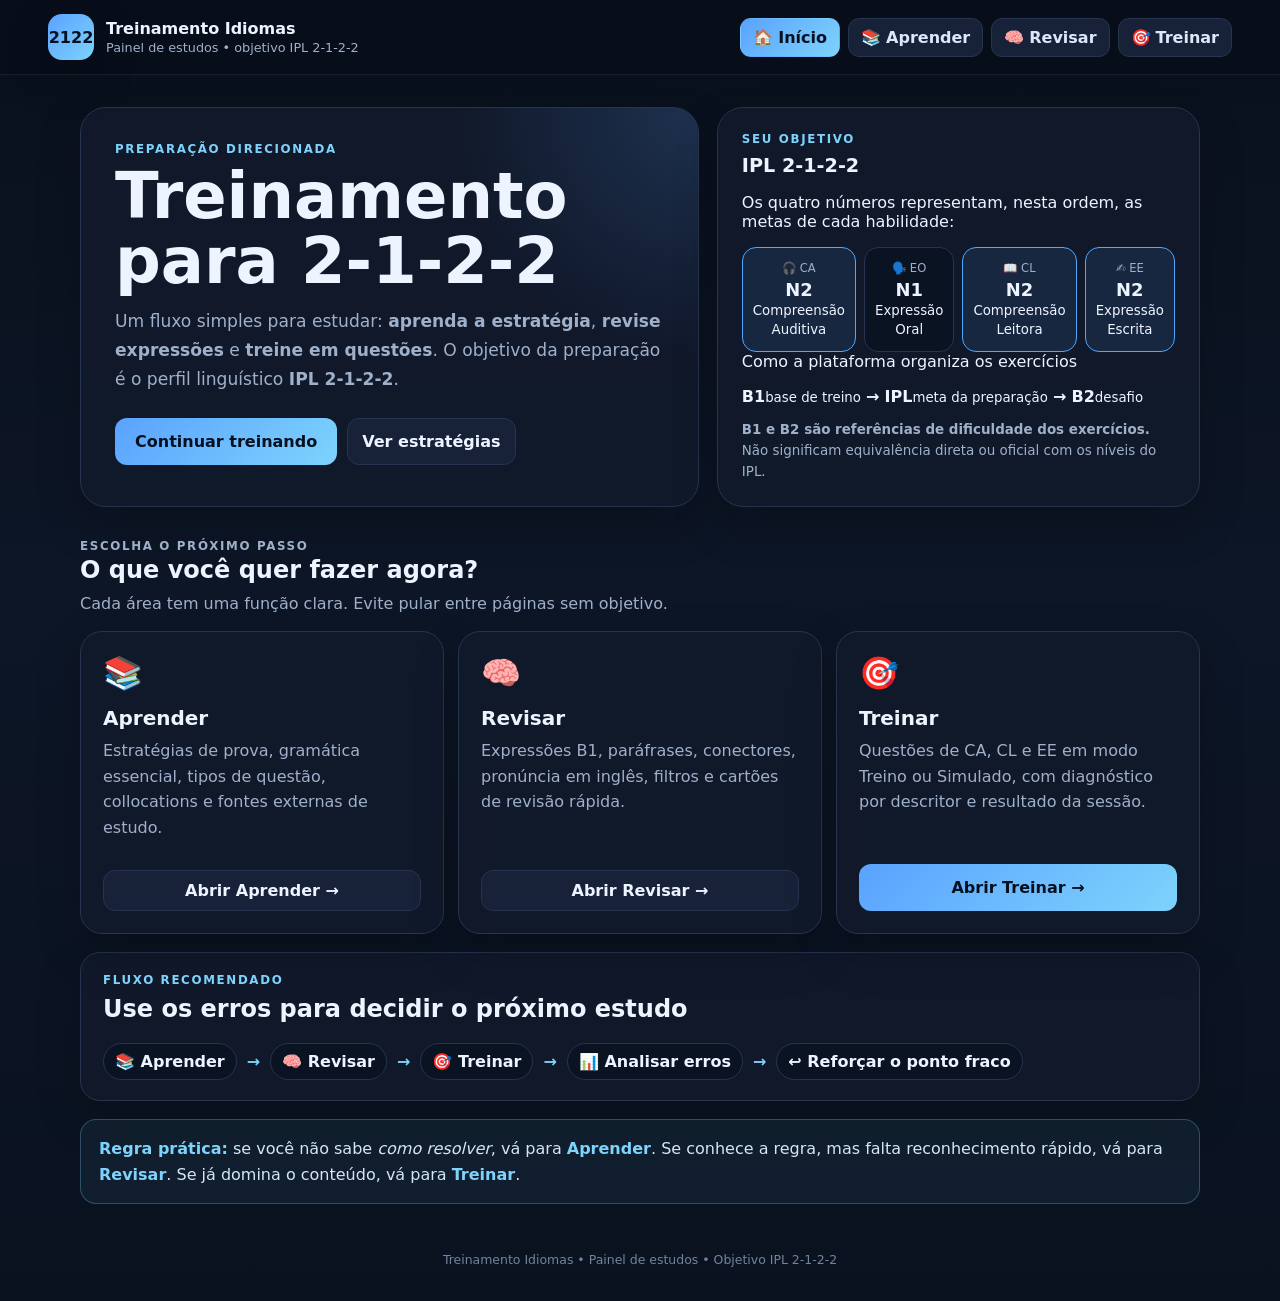
==== commit e26ee22c: "Clarificar objetivo IPL e referência B1 B2" ====
--- a/index.html
+++ b/index.html
@@ -7,7 +7,7 @@
   <title>Início | Treinamento Idiomas</title>
   <link rel="stylesheet" href="assets/css/home.css?v=20260915-3">
   <link rel="stylesheet" href="assets/css/navigation.css?v=20260916-1">
-  <link rel="stylesheet" href="assets/css/dashboard.css?v=20260916-1">
+  <link rel="stylesheet" href="assets/css/dashboard.css?v=20260916-2">
 </head>
 <body>
   <header class="topbar">
@@ -31,7 +31,7 @@
       <div class="dashboard-main">
         <p class="eyebrow">Preparação direcionada</p>
         <h1>Treinamento para 2-1-2-2</h1>
-        <p class="lead">Um fluxo simples para estudar: <strong>aprenda a estratégia</strong>, <strong>revise expressões</strong> e <strong>treine em questões</strong>. O foco principal é CA nível 2, CL nível 2 e EE nível 2.</p>
+        <p class="lead">Um fluxo simples para estudar: <strong>aprenda a estratégia</strong>, <strong>revise expressões</strong> e <strong>treine em questões</strong>. O objetivo da preparação é o perfil linguístico <strong>IPL 2-1-2-2</strong>.</p>
         <div class="hero-actions">
           <a class="cta" href="exercicios.html">Continuar treinando</a>
           <a class="secondary-link" href="aprender.html">Ver estratégias</a>
@@ -39,15 +39,25 @@
       </div>
 
       <aside class="goal-summary" aria-label="Objetivo IPL 2-1-2-2">
-        <p class="eyebrow">Objetivo</p>
+        <p class="eyebrow">Seu objetivo</p>
         <h2>IPL 2-1-2-2</h2>
+        <p class="goal-explainer">Os quatro números representam, nesta ordem, as metas de cada habilidade:</p>
         <div class="goal-row">
-          <div class="goal-pill target"><span>CA</span><strong>N2</strong></div>
-          <div class="goal-pill"><span>EO</span><strong>N1</strong></div>
-          <div class="goal-pill target"><span>CL</span><strong>N2</strong></div>
-          <div class="goal-pill target"><span>EE</span><strong>N2</strong></div>
+          <div class="goal-pill target"><span>🎧 CA</span><strong>N2</strong><small>Compreensão Auditiva</small></div>
+          <div class="goal-pill"><span>🗣️ EO</span><strong>N1</strong><small>Expressão Oral</small></div>
+          <div class="goal-pill target"><span>📖 CL</span><strong>N2</strong><small>Compreensão Leitora</small></div>
+          <div class="goal-pill target"><span>✍️ EE</span><strong>N2</strong><small>Expressão Escrita</small></div>
         </div>
-        <p class="goal-note">Para organizar o estudo, N2 usa B1 como referência principal de dificuldade. B2 entra como desafio acima do alvo.</p>
+        <div class="goal-separator" aria-hidden="true"></div>
+        <p class="goal-reference-title">Como a plataforma organiza os exercícios</p>
+        <div class="difficulty-flow" aria-label="Referência de dificuldade dos exercícios">
+          <span><b>B1</b><small>base de treino</small></span>
+          <strong>→</strong>
+          <span class="ipl-focus"><b>IPL</b><small>meta da preparação</small></span>
+          <strong>→</strong>
+          <span><b>B2</b><small>desafio</small></span>
+        </div>
+        <p class="goal-note"><strong>B1 e B2 são referências de dificuldade dos exercícios.</strong> Não significam equivalência direta ou oficial com os níveis do IPL.</p>
       </aside>
     </section>
 
@@ -95,7 +105,7 @@
     </div>
   </main>
 
-  <footer>Treinamento Idiomas • Painel de estudos • Preparação N2 / B1</footer>
+  <footer>Treinamento Idiomas • Painel de estudos • Objetivo IPL 2-1-2-2</footer>
   <script src="assets/js/access-metrics.js" defer></script>
 </body>
 </html>
--- a/assets/css/navigation.css
+++ b/assets/css/navigation.css
@@ -1 +1 @@
-.site-nav{display:flex;gap:8px;flex-wrap:wrap;justify-content:flex-end;align-items:center}.site-nav a{display:inline-flex;align-items:center;justify-content:center;text-decoration:none;font-weight:800;border-radius:11px;padding:9px 12px;border:1px solid #26344f;background:#172238;color:#dce8f8;transition:.16s ease}.site-nav a:hover{transform:translateY(-1px);border-color:#5aa2ff;color:#fff}.site-nav a[aria-current="page"]{background:linear-gradient(135deg,#5aa2ff,#7dd3fc);color:#06101e;border-color:transparent}.site-nav .nav-icon{margin-right:5px}.page-context{color:#9fb0ca;font-size:.8rem;margin-top:2px}@media(max-width:700px){.topbar{align-items:flex-start}.site-nav{width:100%;justify-content:flex-start}.site-nav a{font-size:.76rem;padding:8px 9px}.nav-icon{display:none}}+.site-nav{display:flex;gap:8px;flex-wrap:wrap;justify-content:flex-end;align-items:center}.site-nav a{display:inline-flex;align-items:center;justify-content:center;text-decoration:none;font-weight:800;border-radius:11px;padding:9px 12px;border:1px solid #26344f;background:#172238;color:#dce8f8;transition:.16s ease}.site-nav a:hover{transform:translateY(-1px);border-color:#5aa2ff;color:#fff}.site-nav a[aria-current="page"]{background:linear-gradient(135deg,#5aa2ff,#7dd3fc);color:#06101e;border-color:transparent}.site-nav .nav-icon{margin-right:5px}.page-context{color:#9fb0ca;font-size:.8rem;margin-top:2px}@media(max-width:700px){.topbar{align-items:flex-start;flex-wrap:wrap}.site-nav{width:100%;justify-content:flex-start}.site-nav a{font-size:.76rem;padding:8px 9px}.nav-icon{display:none}}
